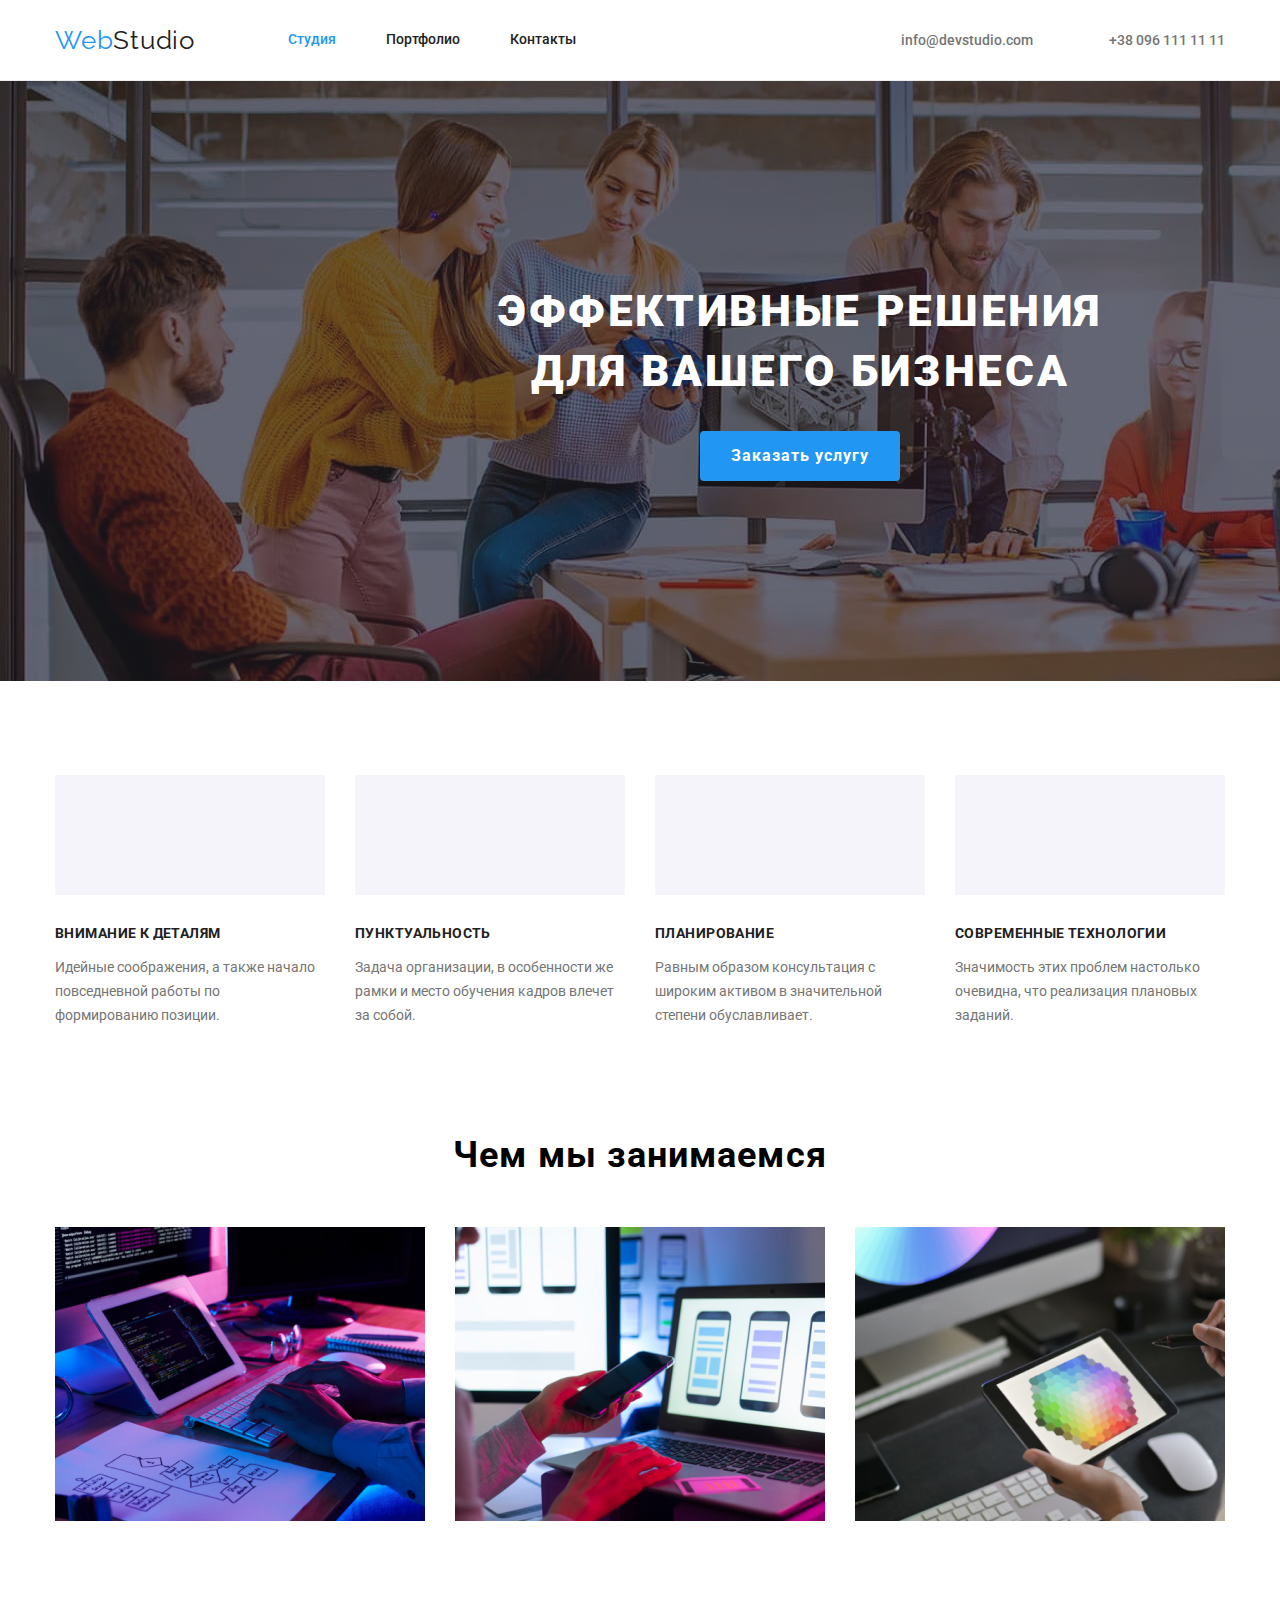
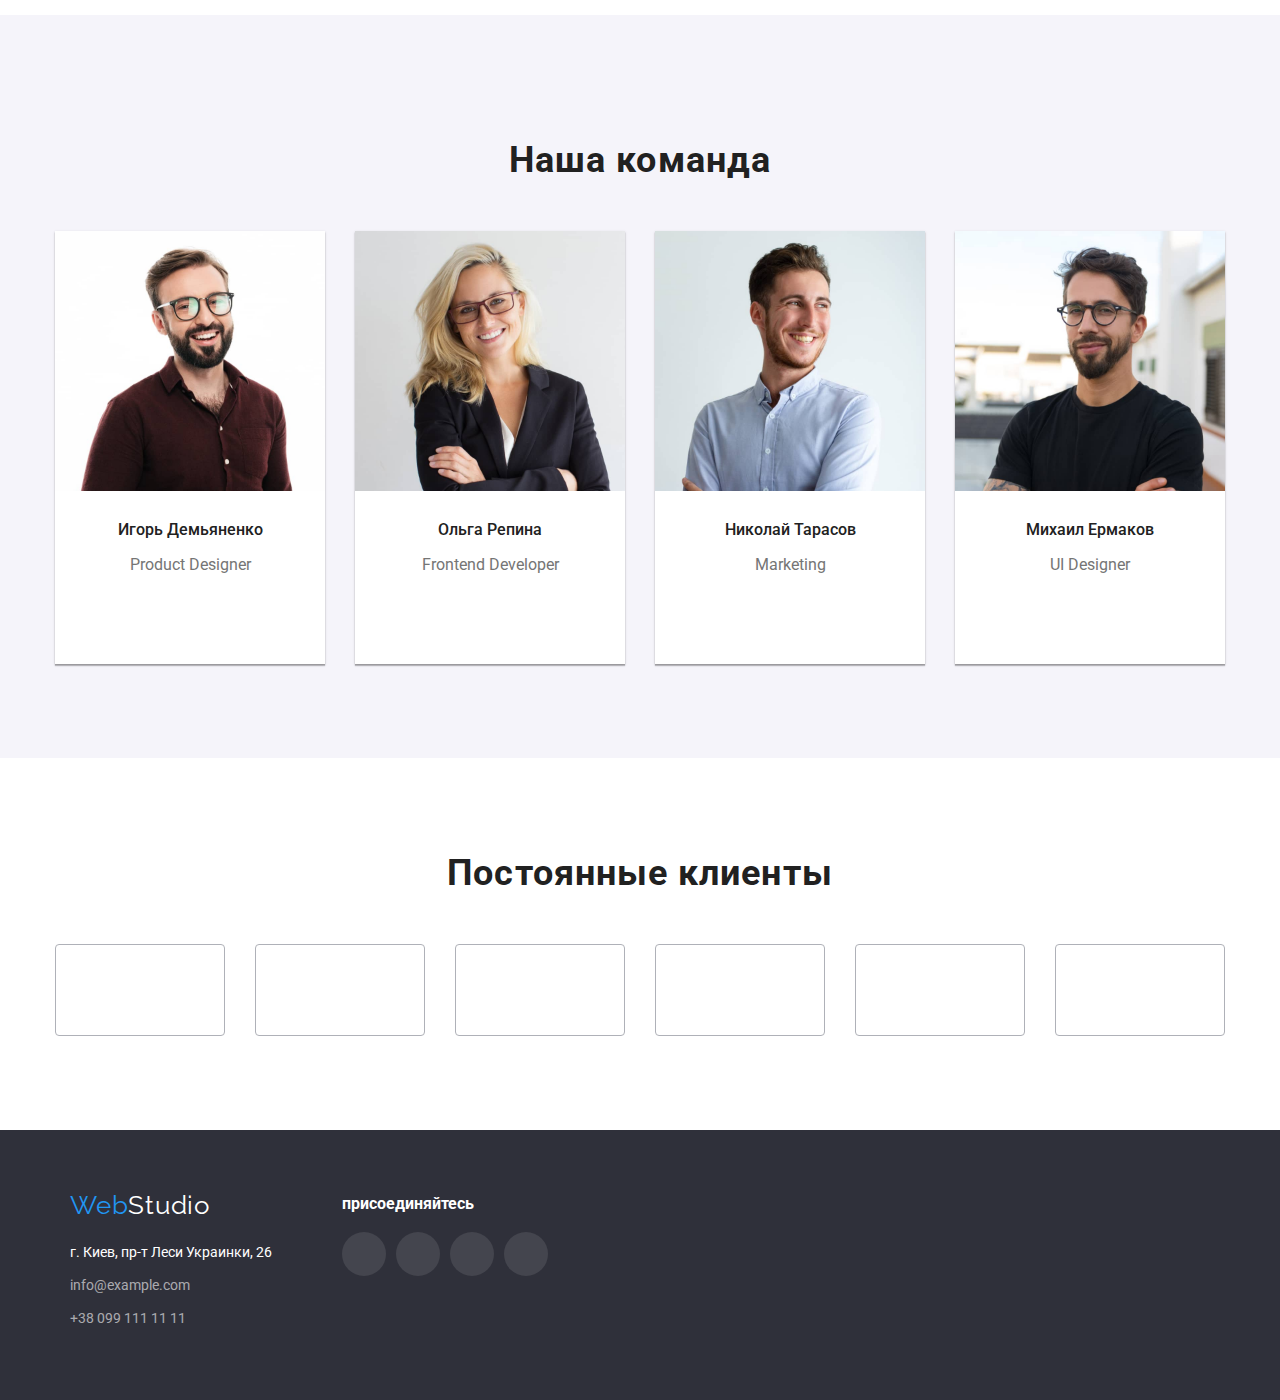
==== index.html @ dcdc0077 "dz_4" ====
<!DOCTYPE html>
<html lang="ru">

<head>
    <meta charset="UTF-8">
    <meta http-equiv="X-UA-Compatible" content="IE=edge">
    <meta name="viewport" content="width=device-width, initial-scale=1.0">
    <title>WebStudio</title>
    <link rel="preconnect" href="https://fonts.gstatic.com">
    <link href="https://fonts.googleapis.com/css2?family=Roboto:wght@400;500;700;900&display=swap" rel="stylesheet">

    <link rel="stylesheet" href="https://cdnjs.cloudflare.com/ajax/libs/modern-normalize/1.0.0/modern-normalize.css">
    <link rel="preconnect" href="https://fonts.gstatic.com">
    <link href="https://fonts.googleapis.com/css2?family=Raleway:wght@700&display=swap" rel="stylesheet">
    <link rel="stylesheet" href="./css/stile.css">
</head>

<body class="page">
    <header>
        <!--Навигация-->
        <div class="nav-container nav-page">
            <nav class="nav-page ">
                <a href="index.html" class="logo link"><span class="logo-web">Web</span>Studio</a>
                <ul class="site-nav list">
                    <li class="item"><a href="./index.html" class="nav-link link nav-link-akcent">Студия</a>
                    </li>
                    <li class="item"><a href="./Portfolio/Portfolio.html" class="nav-link link">Портфолио</a>
                    </li>
                    <li class="item"><a href="" class="nav-link link">Контакты</a></li>
                </ul>
            </nav>
            <ul class="nav-adres list">
                <li class="item"><a href="malito:info@devstudio.com" class="nav-adres-link link">
                        <svg class="svg-fone">
                            <use href="/home_work_4/imags/svg/sprite.svg#icon-envelope"></use>

                        </svg>info@devstudio.com
                    </a>
                </li>
                <li class="item"><a href="tel:+38 096 111 11 11" class="nav-adres-link link"><svg class="svg-fone">
                            <use href="/home_work_4/imags/svg/sprite.svg#icon-smartphone"></use>

                        </svg>+38 096 111 11 11</a>

                </li>
            </ul>
        </div>
    </header>

    <main>
        <!--Герой-->

        <section class="hiro-bk">
            <div class="container">
                <h1 class="hiro-title">Эффективные решения для вашего бизнеса</h1>
                <button class="hiro-button">Заказать услугу</button>
            </div>
        </section>

        <!--Наши технологии-->

        <section class="section-bg container">
            <ul class="section-icon ">
                <li class="section-icon-item">
                    <svg class="section-icons-svg">
                        <use href="/home_work_4/imags/svg/sprite.svg#icon-antenna"></use>
                    </svg>
                </li>
                <li class="section-icon-item">
                    <svg class="section-icons-svg">
                        <use href="/home_work_4/imags/svg/sprite.svg#icon-clock"></use>
                    </svg>

                </li>
                <li class="section-icon-item">
                    <svg class="section-icons-svg">
                        <use href="/home_work_4/imags/svg/sprite.svg#icon-diagram"></use>
                    </svg>

                </li>
                <li class="section-icon-item">
                    <svg class="section-icons-svg">
                        <use href="/home_work_4/imags/svg/sprite.svg#icon-astronaut"></use>
                    </svg>


                </li>
            </ul>
            <ul class="list section-tehnic">

                <li>
                    <h3 class="aboutus-title">Внимание к деталям</h3>
                    <p class="aboutus-text text">Идейные соображения, а также начало повседневной работы по
                        формированию
                        позиции.</p>
                </li>
                <li>
                    <h3 class="aboutus-title">Пунктуальность</h3>
                    <p class="aboutus-text text">Задача организации, в особенности же рамки и место обучения кадров
                        влечет за собой.
                    </p>
                </li>
                <li>
                    <h3 class="aboutus-title">Планирование</h3>
                    <p class="aboutus-text text">Равным образом консультация с широким активом в значительной
                        степени
                        обуславливает.
                    </p>
                </li>
                <li>
                    <h3 class="aboutus-title">Современные технологии</h3>
                    <p class="aboutus-text text">Значимость этих проблем настолько очевидна, что реализация плановых
                        заданий.</p>
                </li>
            </ul>
        </section>
        <!--Чем мы занимаемся-->
        <section class="wedoing-box">
            <h2 class="wedoing-title ">Чем мы занимаемся</h2>
            <ul class="list wedoing-container">
                <li class="wedoing-img"><img src="./imags/what-are-we-doing/img-1.jpg" width="370" height="294"
                        alt="Работа за планшетом с клавиатурой"></li>
                <li class="wedoing-img"><img src="./imags/what-are-we-doing/img-2.jpg" width="370" height="294"
                        alt="Работа за ноутбуком">
                </li>
                <li class="wedoing-img"><img src="./imags/what-are-we-doing/img-3.jpg" width="370" height="294"
                        alt="Рисование на планшете">
                </li>
            </ul>
        </section>

        </ul>
        </section>
        <!--Наша команда-->

        <section class="team-section ">
            <div class="team-container">
                <h2 class="team-title ">Наша команда</h2>
                <ul class="list team-img-box">
                    <li class="team-img"><img src="./imags/our-team/img-1.jpg" width="270" height="260"
                            alt="Михаил Ермаков">
                        <h3 class="team-name">Игорь Демьяненко</h3>
                        <p class="team-prof">Product Designer</p>
                        <ul class="team-icon list">
                            <li class="team-icon-item">
                                <a href="" class="team-icon-link">
                                    <svg class="team-icons-svg">
                                        <use href="/home_work_4/imags/svg/sprite.svg#icon-instagram"></use>
                                    </svg>
                                </a>
                            </li>
                            <li class="team-icon-item">
                                <a href="" class="team-icon-link">
                                    <svg class="team-icons-svg">
                                        <use href="/home_work_4/imags/svg/sprite.svg#icon-twitter"></use>
                                    </svg>
                                </a>
                            </li>
                            <li class="team-icon-item">
                                <a href="" class="team-icon-link">
                                    <svg class="team-icons-svg">
                                        <use href="/home_work_4/imags/svg/sprite.svg#icon-facebook"></use>
                                    </svg>
                                </a>
                            </li>
                            <li class="team-icon-item">
                                <a href="" class="team-icon-link">
                                    <svg class="team-icons-svg">
                                        <use href="/home_work_4/imags/svg/sprite.svg#icon-linkedin"></use>
                                    </svg>
                                </a>
                            </li>
                        </ul>
                    </li>
                    <li class="team-img"><img src="./imags/our-team/img-2.jpg" width="270" height="260"
                            alt="Ольга Репина">
                        <h3 class="team-name">Ольга Репина</h3>
                        <p class="team-prof">Frontend Developer</p>
                        <ul class="team-icon list">
                            <li class="team-icon-item">
                                <a href="" class="team-icon-link">
                                    <svg class="team-icons-svg">
                                        <use href="/home_work_4/imags/svg/sprite.svg#icon-instagram"></use>
                                    </svg>
                                </a>
                            </li>
                            <li class="team-icon-item">
                                <a href="" class="team-icon-link">
                                    <svg class="team-icons-svg">
                                        <use href="/home_work_4/imags/svg/sprite.svg#icon-twitter"></use>
                                    </svg>
                                </a>
                            </li>
                            <li class="team-icon-item">
                                <a href="" class="team-icon-link">
                                    <svg class="team-icons-svg">
                                        <use href="/home_work_4/imags/svg/sprite.svg#icon-facebook"></use>
                                    </svg>
                                </a>
                            </li>
                            <li class="team-icon-item">
                                <a href="" class="team-icon-link">
                                    <svg class="team-icons-svg">
                                        <use href="/home_work_4/imags/svg/sprite.svg#icon-linkedin"></use>
                                    </svg>
                                </a>
                            </li>
                        </ul>
                    </li>
                    <li class="team-img"><img src="./imags/our-team/img-3.jpg" width="270" height="260"
                            alt="Николай Тарасов">
                        <h3 class="team-name">Николай Тарасов</h3>
                        <p class="team-prof">Marketing</p>
                        <ul class="team-icon list">
                            <li class="team-icon-item">
                                <a href="" class="team-icon-link">
                                    <svg class="team-icons-svg">
                                        <use href="/home_work_4/imags/svg/sprite.svg#icon-instagram"></use>
                                    </svg>
                                </a>
                            </li>
                            <li class="team-icon-item">
                                <a href="" class="team-icon-link">
                                    <svg class="team-icons-svg">
                                        <use href="/home_work_4/imags/svg/sprite.svg#icon-twitter"></use>
                                    </svg>
                                </a>
                            </li>
                            <li class="team-icon-item">
                                <a href="" class="team-icon-link">
                                    <svg class="team-icons-svg">
                                        <use href="/home_work_4/imags/svg/sprite.svg#icon-facebook"></use>
                                    </svg>
                                </a>
                            </li>
                            <li class="team-icon-item">
                                <a href="" class="team-icon-link">
                                    <svg class="team-icons-svg">
                                        <use href="/home_work_4/imags/svg/sprite.svg#icon-linkedin"></use>
                                    </svg>
                                </a>
                            </li>
                        </ul>
                    </li>
                    <li class="team-img"><img src="./imags/our-team/img-4.jpg" width="270" height="260"
                            alt="Михаил Ермаков">
                        <h3 class="team-name">Михаил Ермаков</h3>
                        <p class="team-prof">UI Designer</p>
                        <ul class="team-icon list">
                            <li class="team-icon-item">
                                <a href="" class="team-icon-link">
                                    <svg class="team-icons-svg">
                                        <use href="/home_work_4/imags/svg/sprite.svg#icon-instagram"></use>
                                    </svg>
                                </a>
                            </li>
                            <li class="team-icon-item">
                                <a href="" class="team-icon-link">
                                    <svg class="team-icons-svg">
                                        <use href="/home_work_4/imags/svg/sprite.svg#icon-twitter"></use>
                                    </svg>
                                </a>
                            </li>
                            <li class="team-icon-item">
                                <a href="" class="team-icon-link">
                                    <svg class="team-icons-svg">
                                        <use href="/home_work_4/imags/svg/sprite.svg#icon-facebook"></use>
                                    </svg>
                                </a>
                            </li>
                            <li class="team-icon-item">
                                <a href="" class="team-icon-link">
                                    <svg class="team-icons-svg">
                                        <use href="/home_work_4/imags/svg/sprite.svg#icon-linkedin"></use>
                                    </svg>
                                </a>
                            </li>
                        </ul>
                    </li>
                </ul>
            </div>
        </section>
        <!--Постоянные клиенты-->
        <section class="client-box">
            <h2 class="client-title">Постоянные клиенты</h2>
            <ul class="list client-conteiner">
                <li class="client-item"><a href="" class="client-link "><svg class="client-svg">
                            <use href="/home_work_4/imags/svg/sprite.svg#icon-Logo-1"></use>
                        </svg></a></li>
                <li class="client-item"><a href="" class="client-link "><svg class="client-svg">
                            <use href="/home_work_4/imags/svg/sprite.svg#icon-Logo-2"></use>
                        </svg></a></li>
                <li class="client-item"><a href="" class="client-link "><svg class="client-svg">
                            <use href="/home_work_4/imags/svg/sprite.svg#icon-Logo-3"></use>
                        </svg></a></li>
                <li class="client-item"><a href="" class="client-link "><svg class="client-svg">
                            <use href="/home_work_4/imags/svg/sprite.svg#icon-Logo-4"></use>
                        </svg></a></li>
                <li class="client-item"><a href="" class="client-link "><svg class="client-svg">
                            <use href="/home_work_4/imags/svg/sprite.svg#icon-Logo-5"></use>
                        </svg></a></li>
                <li class="client-item"><a href="" class="client-link "><svg class="client-svg">
                            <use href="/home_work_4/imags/svg/sprite.svg#icon-Logo-6"></use>
                        </svg></a></li>
            </ul>
        </section>
    </main>
    <!--Футер-->
    <footer class="footer">
        <div class="footer-container">
            <address>
                <a href="index.html" class="logo link logo-footer"><span class="logo-web ">Web</span>Studio</a>
                <p class="footer-adres">г. Киев, пр-т Леси Украинки, 26</p>
                <ul class="list">
                    <li class="footer-link-margin"><a href="mailto:info@example.com"
                            class="footer-link link">info@example.com</a></li>
                    <li class="footer-link-margin"><a href="tel:+38 099 111 11 11" class="footer-link link">+38 099 111
                            11 11</a></li>
                </ul>
            </address>
            <div class="footer-social">
                <h2 class="footer-title">присоединяйтесь</h2>
                <ul class="footer-icon">
                    <li class="footer-icon-item">
                        <a href="" class="footer-icon-link">
                            <svg class="footer-icons-svg">
                                <use href="/home_work_4/imags/svg/sprite.svg#icon-instagram"></use>
                            </svg>
                        </a>
                    </li>
                    <li class="footer-icon-item">
                        <a href="" class="footer-icon-link">
                            <svg class="footer-icons-svg">
                                <use href="/home_work_4/imags/svg/sprite.svg#icon-twitter"></use>
                            </svg>
                        </a>
                    </li>
                    <li class="footer-icon-item">
                        <a href="" class="footer-icon-link">
                            <svg class="footer-icons-svg">
                                <use href="/home_work_4/imags/svg/sprite.svg#icon-facebook"></use>
                            </svg>
                        </a>
                    </li>
                    <li class="footer-icon-item">
                        <a href="" class="footer-icon-link">
                            <svg class="footer-icons-svg">
                                <use href="/home_work_4/imags/svg/sprite.svg#icon-linkedin"></use>
                            </svg>
                        </a>
                    </li>
                </ul>
            </div>
        </div>
</body>

</html>
---- css/stile.css ----
:root {
  --main-text-cl: #212121;
  --title-cl: #212121;
  --accent-cl: #2196f3;
  --alt-text-cl: #757575;
  --alt-title-cl: #ffffff;
  --dark-bg: #2f303a;
  --second-bg: #f5f4fa;
}

a {
  list-style: none;
}

img {
  display: block;
  max-width: 100%;
  height: auto;
}
body {
  font-family: "Roboto", sans-serif;
  font-style: normal;
  font-weight: normal;
  font-size: 14px;
  line-height: 1.7;
  background-color: var(--alt-title-cl);
}
/*Навигация*/
header {
  border-bottom: 1px solid #ececec;
}
.list {
  padding: 0;
  margin: 0;
  list-style: none;
}
.nav-container {
  width: 1170px;
  margin: 0 auto;
}
.container {
  width: 1170px;
  margin: 0 auto;
}
.container_Flex {
  display: flex;
  align-items: center;
}
.nav-page {
  display: flex;
  align-items: center;
}

.site-nav {
  display: flex;
  margin-left: 93px;
}
.nav-link.nav-link-akcent {
  color: var(--accent-cl);
}
.site-nav .item {
  margin-right: 50px;
}
.site-nav .item:last-child {
  margin-right: 0px;
}

.link {
  text-decoration: none;
  font-style: normal;
}
.logo {
  font-family: Raleway;
  color: var(--title-cl);
  width: 700;
  font-size: 26px;
  line-height: 1.19;
  letter-spacing: 0.03em;
}
.logo > .logo-web {
  color: var(--accent-cl);
}
.nav-link {
  display: block;
  padding-top: 32px;
  padding-bottom: 32px;

  font-weight: 500;
  font-size: 14px;
  line-height: 1.14;
  color: var(--main-text-cl);
}
.nav-link:hover {
  color: var(--accent-cl);
}
.nav-adres {
  display: flex;
  margin-left: auto;
}
.nav-adres .item + .item {
  margin-left: 50px;
}
.svg-fone {
  display: flex;
  flex-direction: column;
  justify-content: center;
  margin-right: 10px;
  fill: currentColor;
  width: 16px;
  height: 16px;
}
.nav-adres-link {
  display: flex;
  padding-top: 32px;
  padding-bottom: 32px;
  font-family: Roboto;
  font-style: normal;
  font-weight: 500;
  font-size: 14px;
  line-height: 1.15;

  color: var(--alt-text-cl);
}
.nav-adres-link:hover {
  color: var(--accent-cl);
}

/*Герой*/

.hiro-bk {
  background-image: linear-gradient(
      rgba(47, 48, 58, 0.4),
      rgba(47, 48, 58, 0.4)
    ),
    url(../imags/fons-hiro/hero-bg.jpg);
  background-repeat: no-repeat;

  width: 1600px;
  margin-right: auto;
  margin-left: auto;
}
.hiro-bk .container {
  display: flex;
  flex-direction: column;
  justify-content: center;
}

.hiro-title {
  display: block;
  width: 696px;
  height: 120px;
  margin-top: 200px;
  margin-bottom: 30px;
  margin-left: auto;
  margin-right: auto;

  font-weight: 900;
  font-size: 44px;
  line-height: 60px;
  text-align: center;
  letter-spacing: 0.06em;
  text-transform: uppercase;
  color: var(--alt-title-cl);
}

.hiro-button {
  display: block;
  margin-bottom: 200px;
  margin-right: auto;
  margin-left: auto;
  width: 200px;
  height: 50px;
  border: none;
  border-radius: 4px;
  font-style: normal;
  font-weight: bold;
  font-size: 16px;
  line-height: 1.87;
  text-align: center;
  letter-spacing: 0.06em;
  color: var(--alt-title-cl);
  background-color: var(--accent-cl);
}

/*Технологии*/
.section-bg {
  background-color: var(--alt-title-cl);
}
.section-tehnic {
  display: flex;
  margin-top: 0px;
  margin-bottom: 94px;
}
.section-tehnic li {
  width: 270px;
  margin-right: 30px;
}
.section-tehnic li:last-child {
  margin-right: 0px;
}
.section-icons-svg {
  width: 70px;
  height: 70px;
}
.section-icon {
  list-style: none;
  display: flex;
  margin-top: 94px;
  margin-bottom: 0px;
  padding: 0px;
}
.section-icon-item {
  margin-right: 30px;
  display: flex;
  justify-content: center;
  align-items: center;
  width: 270px;
  height: 120px;
  background-color: var(--second-bg);
}
.section-icon-item:last-child {
  margin-right: 0px;
}
.aboutus-title {
  margin-top: 30px;

  font-weight: bold;
  font-size: 14px;
  line-height: 16px;
  letter-spacing: 0.03em;
  text-transform: uppercase;
  color: var(--title-cl);
}
.aboutus-text {
  margin-top: 10px;
  font-size: 14px;
  line-height: 24px;
  color: var(--alt-text-cl);
}

/*Чем мы занимаемся*/
.wedoing-box {
  width: 1170px;
  margin: 0 auto;

  padding-bottom: 94px;
}
.wedoing-title {
  display: block;
  margin-bottom: 50px;
  margin-top: 0px;

  weight: 700;
  font-weight: bold;
  font-size: 36px;
  line-height: 1.16;
  text-align: center;
  letter-spacing: 0.03em;
}
.wedoing-container {
  display: flex;
  align-items: center;
}
.wedoing-img {
  width: auto;
  height: auto;
  display: flex;
  margin-right: 30px;
}
.wedoing-img:last-child {
  margin-right: 0px;
}
/*Наша команда */
.team-section {
  background-color: var(--second-bg);
}
.team-container {
  width: 1170px;
  margin: 0 auto;

  padding-top: 94px;
  padding-bottom: 94px;
  background-color: var(--second-bg);
}
.team-title {
  display: block;
  margin-right: auto;
  margin-left: auto;
  margin-bottom: 50px;

  font-weight: bold;
  font-size: 36px;
  line-height: 42px;
  text-align: center;
  letter-spacing: 0.03em;
  color: var(--title-cl);
}
.team-img {
  width: 270px;
  height: auto;
  margin-right: 30px;
  box-shadow: 0px 1px 3px rgb(0 0 0 / 12%), 0px 1px 1px rgb(0 0 0 / 14%),
    0px 2px 1px rgb(0 0 0 / 20%);
  background-color: var(--alt-title-cl);
}
.team-img:last-child {
  margin-right: 0px;
}
.team-img-box {
  display: flex;
}
.team-icon {
  display: flex;
  margin-left: 30px;
  margin-right: 30px;
  margin-bottom: 30px;
}

.team-icon-link {
  display: flex;
  align-items: center;
  justify-content: center;
  width: 44px;
  height: 44px;
  border-radius: 50%;
  fill: rgba(175, 177, 184, 1);
  background-color: var(--alt-title-cl);
}
.team-icons-svg {
  width: 20px;
  height: 20px;
}

.team-icon-link:hover {
  fill: var(--alt-title-cl);
  background-color: var(--accent-cl);
}
.team-icon-item:not(:last-child) {
  margin-right: 10px;
}

.team-name {
  margin-top: 30px;

  font-weight: 500;
  font-size: 16px;
  line-height: 1.18;
  text-align: center;
  color: var(--main-text-cl);
}
.team-prof {
  margin-top: 10px;
  font-weight: normal;
  font-size: 16px;
  line-height: 1.18;
  text-align: center;
  color: var(--alt-text-cl);
}
/*Постоянные клиенты*/

.client-box {
  width: 1170px;
  margin: 0 auto;
}
.client-title {
  display: block;
  margin-right: auto;
  margin-left: auto;
  margin-top: 94px;
  margin-bottom: 50px;

  font-weight: bold;
  font-size: 36px;
  line-height: 42px;
  text-align: center;
  letter-spacing: 0.03em;
  color: var(--title-cl);
}
.client-conteiner {
  display: flex;
  margin-bottom: 94px;
}
.client-item {
}
.client-item:not(:last-child) {
  margin-right: 30px;
}
.client-link {
  display: flex;
  align-items: center;
  justify-content: center;
  width: 170px;
  height: 92px;
  padding: 16px 32px 16px 32px;
  border: 1px solid #afb1b8;
  border-radius: 4px;
  color: #afb1b8;
}
.client-svg {
  width: 106px;
  height: 60px;
  fill: currentColor;
}
.client-link:hover {
  color: #2196f3;
  border: 1px solid #2196f3;
}

/*Футер*/
.footer {
  background-color: var(--dark-bg);
}

.footer-container {
  width: 1170px;
  margin: 0 auto;
  padding: 0 15px;
  display: flex;
}
.footer-bk {
  background-color: var(--dark-bg);
}
.logo-footer {
  display: block;
  padding-top: 60px;
  padding-bottom: 20px;
  color: var(--alt-title-cl);
}
.footer-adres {
  display: block;
  margin-top: 0px;
  margin-bottom: 9px;
  font-style: normal;
  font-size: 14px;
  color: var(--alt-title-cl);
}
.footer-link {
  color: rgba(255, 255, 255, 0.6);
}
.footer-link-margin {
  margin-bottom: 9px;
}
.footer-link-margin:last-child {
  padding-bottom: 60px;
}
.footer-social {
  margin-top: 60px;
  margin-left: 70px;
}
.footer-title {
  display: block;
  font-weight: bold;
  font-size: 16px;
  margin: 0;
  color: var(--alt-title-cl);
}
.footer-icon {
  width: auto;
  height: auto;
  padding: 0;
  list-style: none;
  display: inline-flex;
}

.footer-icon-link {
  display: flex;
  align-items: center;
  justify-content: center;
  width: 44px;
  height: 44px;
  border-radius: 50%;

  background-color: rgba(68, 69, 78, 1);
}
.footer-icon-item:not(:last-child) {
  margin-right: 10px;
}
.footer-icons-svg {
  width: 20px;
  height: 20px;
  fill: var(--alt-title-cl);
}
.footer-icon-link:hover {
  background-color: var(--accent-cl);
}
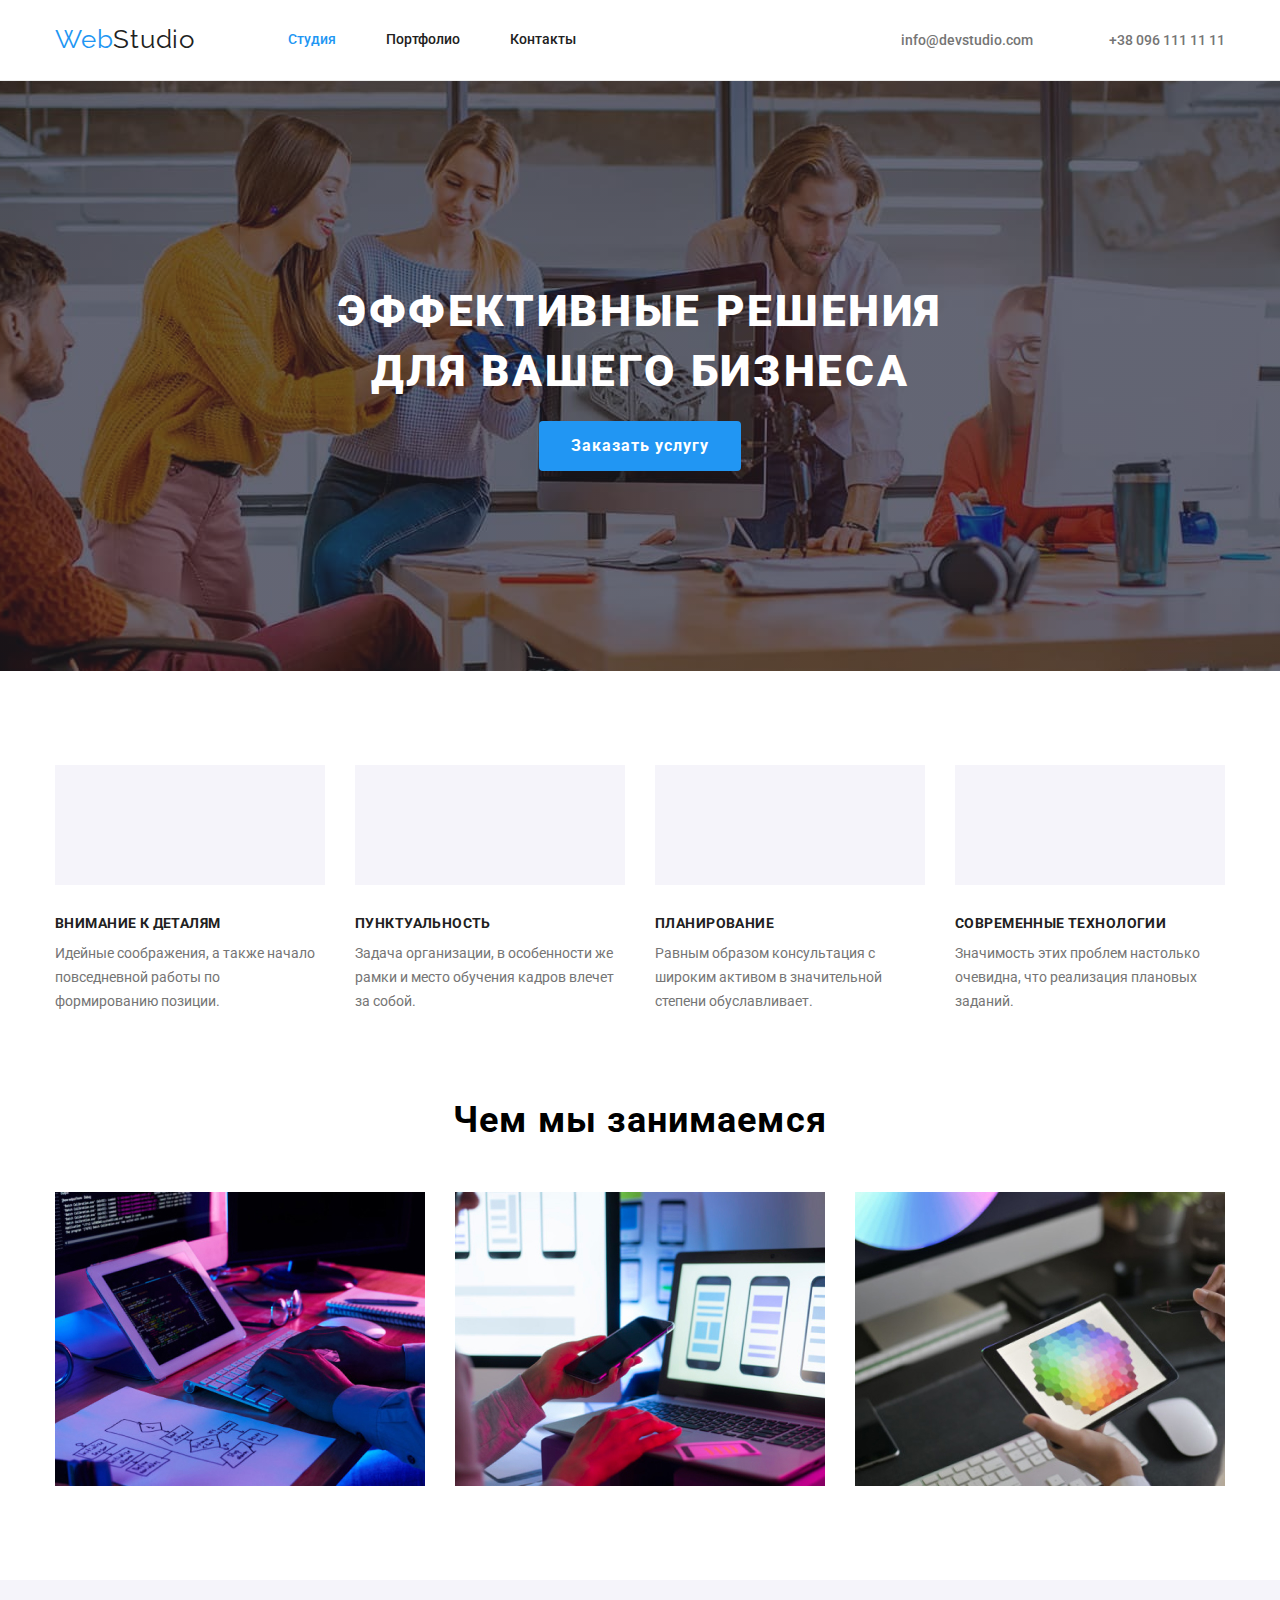
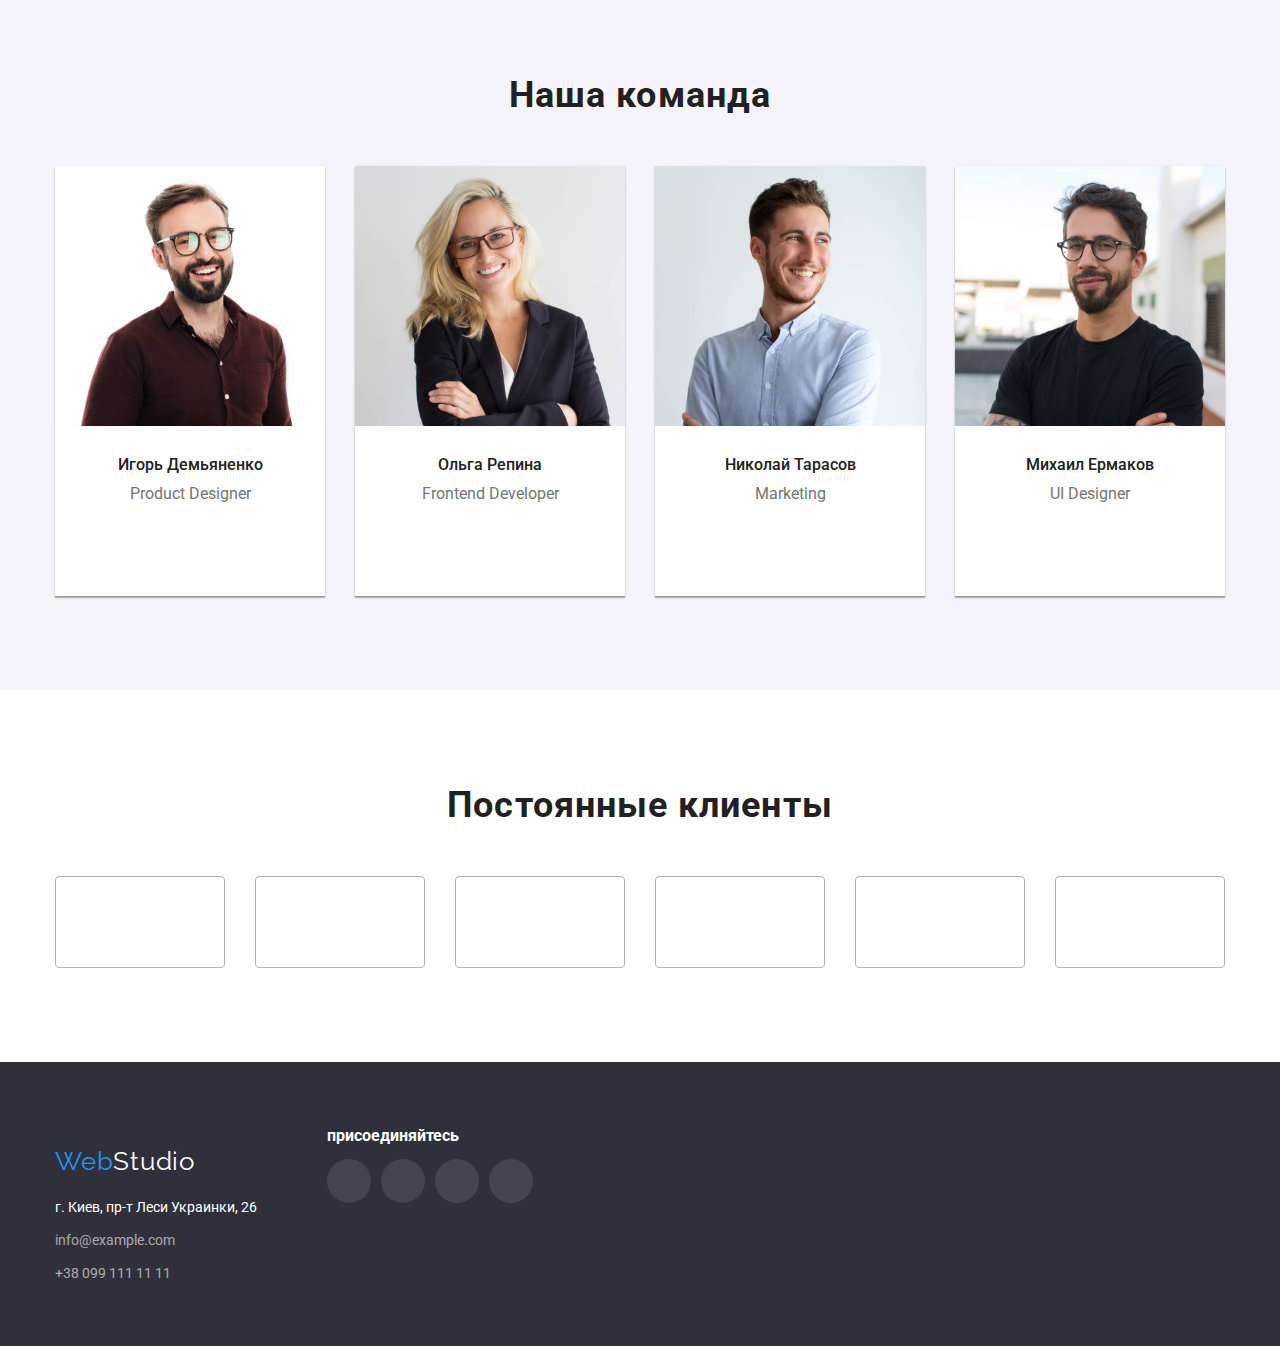
==== commit 1936996e: "dz_4" ====
--- a/index.html
+++ b/index.html
@@ -15,7 +15,7 @@
     <link rel="stylesheet" href="./css/stile.css">
 </head>
 
-<body class="page">
+<body>
     <header>
         <!--Навигация-->
         <div class="nav-container nav-page">
@@ -51,82 +51,72 @@
         <!--Герой-->
 
         <section class="hiro-bk">
-            <div class="container">
-                <h1 class="hiro-title">Эффективные решения для вашего бизнеса</h1>
-                <button class="hiro-button">Заказать услугу</button>
+            <div class="hiro-container"></div>
+            <h1 class="hiro-title">Эффективные решения для вашего бизнеса</h1>
+            <button class="hiro-button">Заказать услугу</button>
             </div>
         </section>
 
         <!--Наши технологии-->
 
-        <section class="section-bg container">
-            <ul class="section-icon ">
-                <li class="section-icon-item">
-                    <svg class="section-icons-svg">
-                        <use href="/home_work_4/imags/svg/sprite.svg#icon-antenna"></use>
-                    </svg>
-                </li>
-                <li class="section-icon-item">
-                    <svg class="section-icons-svg">
-                        <use href="/home_work_4/imags/svg/sprite.svg#icon-clock"></use>
-                    </svg>
-
-                </li>
-                <li class="section-icon-item">
-                    <svg class="section-icons-svg">
-                        <use href="/home_work_4/imags/svg/sprite.svg#icon-diagram"></use>
-                    </svg>
-
-                </li>
-                <li class="section-icon-item">
-                    <svg class="section-icons-svg">
-                        <use href="/home_work_4/imags/svg/sprite.svg#icon-astronaut"></use>
-                    </svg>
-
-
-                </li>
-            </ul>
-            <ul class="list section-tehnic">
-
-                <li>
-                    <h3 class="aboutus-title">Внимание к деталям</h3>
-                    <p class="aboutus-text text">Идейные соображения, а также начало повседневной работы по
-                        формированию
-                        позиции.</p>
-                </li>
-                <li>
-                    <h3 class="aboutus-title">Пунктуальность</h3>
-                    <p class="aboutus-text text">Задача организации, в особенности же рамки и место обучения кадров
-                        влечет за собой.
-                    </p>
-                </li>
-                <li>
-                    <h3 class="aboutus-title">Планирование</h3>
-                    <p class="aboutus-text text">Равным образом консультация с широким активом в значительной
-                        степени
-                        обуславливает.
-                    </p>
-                </li>
-                <li>
-                    <h3 class="aboutus-title">Современные технологии</h3>
-                    <p class="aboutus-text text">Значимость этих проблем настолько очевидна, что реализация плановых
-                        заданий.</p>
-                </li>
-            </ul>
+        <section class="section-about">
+            <div class="about-conteiner">
+                <ul class="list section-tehnic">
+                    <li class="about-item">
+                        <div class="svg-conteiner"><svg class="about-svg">
+                                <use href="/home_work_4/imags/svg/sprite.svg#icon-antenna"></use>
+                            </svg></div>
+                        <h3 class="about-title">Внимание к деталям</h3>
+                        <p class="aboutus-text text">Идейные соображения, а также начало повседневной работы по
+                            формированию
+                            позиции.</p>
+                    </li>
+                    <li class="about-item">
+                        <div class="svg-conteiner"><svg class="about-svg">
+                                <use href="/home_work_4/imags/svg/sprite.svg#icon-clock"></use>
+                            </svg></div>
+                        <h3 class="about-title">Пунктуальность</h3>
+                        <p class="aboutus-text text">Задача организации, в особенности же рамки и место обучения кадров
+                            влечет за собой.
+                        </p>
+                    </li>
+                    <li class="about-item">
+                        <div class="svg-conteiner"><svg class="about-svg">
+                                <use href="/home_work_4/imags/svg/sprite.svg#icon-diagram"></use>
+                            </svg></div>
+                        <h3 class="about-title">Планирование</h3>
+                        <p class="aboutus-text text">Равным образом консультация с широким активом в значительной
+                            степени
+                            обуславливает.
+                        </p>
+                    </li>
+                    <li class="about-item">
+                        <div class="svg-conteiner"><svg class="about-svg">
+                                <use href="/home_work_4/imags/svg/sprite.svg#icon-astronaut"></use>
+                            </svg></div>
+
+                        <h3 class="about-title">Современные технологии</h3>
+                        <p class="aboutus-text text">Значимость этих проблем настолько очевидна, что реализация плановых
+                            заданий.</p>
+                    </li>
+                </ul>
+            </div>
         </section>
         <!--Чем мы занимаемся-->
-        <section class="wedoing-box">
-            <h2 class="wedoing-title ">Чем мы занимаемся</h2>
-            <ul class="list wedoing-container">
-                <li class="wedoing-img"><img src="./imags/what-are-we-doing/img-1.jpg" width="370" height="294"
-                        alt="Работа за планшетом с клавиатурой"></li>
-                <li class="wedoing-img"><img src="./imags/what-are-we-doing/img-2.jpg" width="370" height="294"
-                        alt="Работа за ноутбуком">
-                </li>
-                <li class="wedoing-img"><img src="./imags/what-are-we-doing/img-3.jpg" width="370" height="294"
-                        alt="Рисование на планшете">
-                </li>
-            </ul>
+        <section>
+            <div class="wedoing-conteiner">
+                <h2 class="wedoing-title ">Чем мы занимаемся</h2>
+                <ul class="list wedoing-list">
+                    <li class="wedoing-img"><img src="./imags/what-are-we-doing/img-1.jpg" width="370" height="294"
+                            alt="Работа за планшетом с клавиатурой"></li>
+                    <li class="wedoing-img"><img src="./imags/what-are-we-doing/img-2.jpg" width="370" height="294"
+                            alt="Работа за ноутбуком">
+                    </li>
+                    <li class="wedoing-img"><img src="./imags/what-are-we-doing/img-3.jpg" width="370" height="294"
+                            alt="Рисование на планшете">
+                    </li>
+                </ul>
+            </div>
         </section>
 
         </ul>
@@ -281,76 +271,84 @@
             </div>
         </section>
         <!--Постоянные клиенты-->
-        <section class="client-box">
-            <h2 class="client-title">Постоянные клиенты</h2>
-            <ul class="list client-conteiner">
-                <li class="client-item"><a href="" class="client-link "><svg class="client-svg">
-                            <use href="/home_work_4/imags/svg/sprite.svg#icon-Logo-1"></use>
-                        </svg></a></li>
-                <li class="client-item"><a href="" class="client-link "><svg class="client-svg">
-                            <use href="/home_work_4/imags/svg/sprite.svg#icon-Logo-2"></use>
-                        </svg></a></li>
-                <li class="client-item"><a href="" class="client-link "><svg class="client-svg">
-                            <use href="/home_work_4/imags/svg/sprite.svg#icon-Logo-3"></use>
-                        </svg></a></li>
-                <li class="client-item"><a href="" class="client-link "><svg class="client-svg">
-                            <use href="/home_work_4/imags/svg/sprite.svg#icon-Logo-4"></use>
-                        </svg></a></li>
-                <li class="client-item"><a href="" class="client-link "><svg class="client-svg">
-                            <use href="/home_work_4/imags/svg/sprite.svg#icon-Logo-5"></use>
-                        </svg></a></li>
-                <li class="client-item"><a href="" class="client-link "><svg class="client-svg">
-                            <use href="/home_work_4/imags/svg/sprite.svg#icon-Logo-6"></use>
-                        </svg></a></li>
-            </ul>
+        <section class="">
+            <div class="client-box">
+                <h2 class="client-title">Постоянные клиенты</h2>
+                <ul class="list client-conteiner">
+                    <li class="client-item"><a href="" class="client-link "><svg class="client-svg">
+                                <use href="/home_work_4/imags/svg/sprite.svg#icon-Logo-1"></use>
+                            </svg></a></li>
+                    <li class="client-item"><a href="" class="client-link "><svg class="client-svg">
+                                <use href="/home_work_4/imags/svg/sprite.svg#icon-Logo-2"></use>
+                            </svg></a></li>
+                    <li class="client-item"><a href="" class="client-link "><svg class="client-svg">
+                                <use href="/home_work_4/imags/svg/sprite.svg#icon-Logo-3"></use>
+                            </svg></a></li>
+                    <li class="client-item"><a href="" class="client-link "><svg class="client-svg">
+                                <use href="/home_work_4/imags/svg/sprite.svg#icon-Logo-4"></use>
+                            </svg></a></li>
+                    <li class="client-item"><a href="" class="client-link "><svg class="client-svg">
+                                <use href="/home_work_4/imags/svg/sprite.svg#icon-Logo-5"></use>
+                            </svg></a></li>
+                    <li class="client-item"><a href="" class="client-link "><svg class="client-svg">
+                                <use href="/home_work_4/imags/svg/sprite.svg#icon-Logo-6"></use>
+                            </svg></a></li>
+                </ul>
+            </div>
         </section>
     </main>
     <!--Футер-->
-    <footer class="footer">
+    <footer>
         <div class="footer-container">
-            <address>
-                <a href="index.html" class="logo link logo-footer"><span class="logo-web ">Web</span>Studio</a>
-                <p class="footer-adres">г. Киев, пр-т Леси Украинки, 26</p>
-                <ul class="list">
-                    <li class="footer-link-margin"><a href="mailto:info@example.com"
-                            class="footer-link link">info@example.com</a></li>
-                    <li class="footer-link-margin"><a href="tel:+38 099 111 11 11" class="footer-link link">+38 099 111
-                            11 11</a></li>
-                </ul>
-            </address>
-            <div class="footer-social">
-                <h2 class="footer-title">присоединяйтесь</h2>
-                <ul class="footer-icon">
-                    <li class="footer-icon-item">
-                        <a href="" class="footer-icon-link">
-                            <svg class="footer-icons-svg">
-                                <use href="/home_work_4/imags/svg/sprite.svg#icon-instagram"></use>
-                            </svg>
-                        </a>
-                    </li>
-                    <li class="footer-icon-item">
-                        <a href="" class="footer-icon-link">
-                            <svg class="footer-icons-svg">
-                                <use href="/home_work_4/imags/svg/sprite.svg#icon-twitter"></use>
-                            </svg>
-                        </a>
-                    </li>
-                    <li class="footer-icon-item">
-                        <a href="" class="footer-icon-link">
-                            <svg class="footer-icons-svg">
-                                <use href="/home_work_4/imags/svg/sprite.svg#icon-facebook"></use>
-                            </svg>
-                        </a>
-                    </li>
-                    <li class="footer-icon-item">
-                        <a href="" class="footer-icon-link">
-                            <svg class="footer-icons-svg">
-                                <use href="/home_work_4/imags/svg/sprite.svg#icon-linkedin"></use>
-                            </svg>
-                        </a>
-                    </li>
-                </ul>
-            </div>
+            <ul class="list footer-box">
+                <li>
+                    <address class="footer-adres-item">
+                        <a href="index.html" class="logo link logo-footer"><span class="logo-web ">Web</span>Studio</a>
+                        <p class="footer-adres">г. Киев, пр-т Леси Украинки, 26</p>
+                        <ul class="list ">
+                            <li class="footer-item"><a href="mailto:info@example.com"
+                                    class="footer-link link">info@example.com</a></li>
+                            <li class="footer-item"><a href="tel:+38 099 111 11 11" class="footer-link link">+38 099 111
+                                    11 11</a></li>
+                        </ul>
+                    </address>
+                </li>
+                <li>
+                    <div class="footer-social">
+                        <h2 class="footer-title">присоединяйтесь</h2>
+                        <ul class="footer-icon">
+                            <li class="footer-icon-item">
+                                <a href="" class="footer-icon-link">
+                                    <svg class="footer-icons-svg">
+                                        <use href="/home_work_4/imags/svg/sprite.svg#icon-instagram"></use>
+                                    </svg>
+                                </a>
+                            </li>
+                            <li class="footer-icon-item">
+                                <a href="" class="footer-icon-link">
+                                    <svg class="footer-icons-svg">
+                                        <use href="/home_work_4/imags/svg/sprite.svg#icon-twitter"></use>
+                                    </svg>
+                                </a>
+                            </li>
+                            <li class="footer-icon-item">
+                                <a href="" class="footer-icon-link">
+                                    <svg class="footer-icons-svg">
+                                        <use href="/home_work_4/imags/svg/sprite.svg#icon-facebook"></use>
+                                    </svg>
+                                </a>
+                            </li>
+                            <li class="footer-icon-item">
+                                <a href="" class="footer-icon-link">
+                                    <svg class="footer-icons-svg">
+                                        <use href="/home_work_4/imags/svg/sprite.svg#icon-linkedin"></use>
+                                    </svg>
+                                </a>
+                            </li>
+                        </ul>
+                    </div>
+                </li>
+            </ul>
         </div>
 </body>
 
--- a/css/stile.css
+++ b/css/stile.css
@@ -11,7 +11,10 @@
 a {
   list-style: none;
 }
-
+h1,
+h2 {
+  margin: 0;
+}
 img {
   display: block;
   max-width: 100%;
@@ -35,13 +38,12 @@
   list-style: none;
 }
 .nav-container {
-  width: 1170px;
-  margin: 0 auto;
-}
-.container {
-  width: 1170px;
-  margin: 0 auto;
-}
+  width: 1200px;
+  margin: 0 auto;
+  padding-left: 15px;
+  padding-right: 15px;
+}
+
 .container_Flex {
   display: flex;
   align-items: center;
@@ -70,6 +72,8 @@
   font-style: normal;
 }
 .logo {
+  padding-top: 24px;
+  padding-bottom: 25px;
   font-family: Raleway;
   color: var(--title-cl);
   width: 700;
@@ -134,23 +138,22 @@
     ),
     url(../imags/fons-hiro/hero-bg.jpg);
   background-repeat: no-repeat;
-
-  width: 1600px;
-  margin-right: auto;
-  margin-left: auto;
-}
-.hiro-bk .container {
-  display: flex;
-  flex-direction: column;
-  justify-content: center;
+  background-position: 50% 50%;
+  padding-top: 200px;
+  padding-bottom: 200px;
+}
+.hiro-container {
+  width: 1200px;
+  margin: 0 auto;
+  padding-left: 15px;
+  padding-right: 15px;
 }
 
 .hiro-title {
   display: block;
   width: 696px;
-  height: 120px;
-  margin-top: 200px;
-  margin-bottom: 30px;
+  height: 140px;
+  padding-bottom: 30px;
   margin-left: auto;
   margin-right: auto;
 
@@ -165,11 +168,9 @@
 
 .hiro-button {
   display: block;
-  margin-bottom: 200px;
   margin-right: auto;
   margin-left: auto;
-  width: 200px;
-  height: 50px;
+  padding: 10px 32px 10px 32px;
   border: none;
   border-radius: 4px;
   font-style: normal;
@@ -183,47 +184,37 @@
 }
 
 /*Технологии*/
-.section-bg {
-  background-color: var(--alt-title-cl);
+.about-conteiner {
+  width: 1200px;
+  margin: 0 auto;
+  padding-left: 15px;
+  padding-right: 15px;
+}
+.section-about {
 }
 .section-tehnic {
   display: flex;
-  margin-top: 0px;
-  margin-bottom: 94px;
-}
-.section-tehnic li {
-  width: 270px;
-  margin-right: 30px;
-}
-.section-tehnic li:last-child {
-  margin-right: 0px;
-}
-.section-icons-svg {
+  padding-top: 94px;
+  padding-bottom: 94px;
+}
+
+.about-svg {
   width: 70px;
   height: 70px;
 }
-.section-icon {
-  list-style: none;
-  display: flex;
-  margin-top: 94px;
-  margin-bottom: 0px;
-  padding: 0px;
-}
-.section-icon-item {
-  margin-right: 30px;
-  display: flex;
+
+.svg-conteiner {
+  display: flex;
+  align-items: center;
   justify-content: center;
-  align-items: center;
   width: 270px;
   height: 120px;
   background-color: var(--second-bg);
 }
-.section-icon-item:last-child {
-  margin-right: 0px;
-}
-.aboutus-title {
-  margin-top: 30px;
-
+.about-title {
+  display: block;
+  padding-top: 30px;
+  margin: 0px;
   font-weight: bold;
   font-size: 14px;
   line-height: 16px;
@@ -231,24 +222,30 @@
   text-transform: uppercase;
   color: var(--title-cl);
 }
+.about-item:not(:last-child) {
+  padding-right: 30px;
+}
 .aboutus-text {
-  margin-top: 10px;
+  margin: 0px;
+  padding-top: 10px;
+  width: 270px;
+  height: 75px;
   font-size: 14px;
   line-height: 24px;
   color: var(--alt-text-cl);
 }
 
 /*Чем мы занимаемся*/
-.wedoing-box {
-  width: 1170px;
-  margin: 0 auto;
-
-  padding-bottom: 94px;
+
+.wedoing-conteiner {
+  width: 1200px;
+  margin: 0 auto;
+  padding-left: 15px;
+  padding-right: 15px;
 }
 .wedoing-title {
   display: block;
-  margin-bottom: 50px;
-  margin-top: 0px;
+  padding-bottom: 50px;
 
   weight: 700;
   font-weight: bold;
@@ -257,36 +254,35 @@
   text-align: center;
   letter-spacing: 0.03em;
 }
-.wedoing-container {
-  display: flex;
-  align-items: center;
+.wedoing-list {
+  display: flex;
+  padding-bottom: 94px;
 }
 .wedoing-img {
   width: auto;
   height: auto;
   display: flex;
-  margin-right: 30px;
+  padding-right: 30px;
 }
 .wedoing-img:last-child {
-  margin-right: 0px;
+  padding-right: 0px;
 }
 /*Наша команда */
+
 .team-section {
   background-color: var(--second-bg);
 }
 .team-container {
-  width: 1170px;
-  margin: 0 auto;
-
-  padding-top: 94px;
-  padding-bottom: 94px;
-  background-color: var(--second-bg);
+  width: 1200px;
+  margin: 0 auto;
+  padding-left: 15px;
+  padding-right: 15px;
 }
 .team-title {
   display: block;
   margin-right: auto;
   margin-left: auto;
-  margin-bottom: 50px;
+  padding-top: 94px;
 
   font-weight: bold;
   font-size: 36px;
@@ -308,12 +304,13 @@
 }
 .team-img-box {
   display: flex;
+  padding-top: 50px;
+  padding-bottom: 94px;
 }
 .team-icon {
   display: flex;
-  margin-left: 30px;
-  margin-right: 30px;
-  margin-bottom: 30px;
+
+  padding: 16px 30px 32px;
 }
 
 .team-icon-link {
@@ -340,7 +337,8 @@
 }
 
 .team-name {
-  margin-top: 30px;
+  margin: 0px;
+  padding-top: 30px;
 
   font-weight: 500;
   font-size: 16px;
@@ -349,7 +347,8 @@
   color: var(--main-text-cl);
 }
 .team-prof {
-  margin-top: 10px;
+  margin: 0px;
+  padding-top: 10px;
   font-weight: normal;
   font-size: 16px;
   line-height: 1.18;
@@ -359,16 +358,17 @@
 /*Постоянные клиенты*/
 
 .client-box {
-  width: 1170px;
-  margin: 0 auto;
+  width: 1200px;
+  margin: 0 auto;
+  padding-left: 15px;
+  padding-right: 15px;
 }
 .client-title {
   display: block;
   margin-right: auto;
   margin-left: auto;
-  margin-top: 94px;
-  margin-bottom: 50px;
-
+  padding-top: 94px;
+  padding-bottom: 50px;
   font-weight: bold;
   font-size: 36px;
   line-height: 42px;
@@ -378,9 +378,7 @@
 }
 .client-conteiner {
   display: flex;
-  margin-bottom: 94px;
-}
-.client-item {
+  padding-bottom: 94px;
 }
 .client-item:not(:last-child) {
   margin-right: 30px;
@@ -407,45 +405,42 @@
 }
 
 /*Футер*/
-.footer {
+footer {
   background-color: var(--dark-bg);
 }
 
 .footer-container {
-  width: 1170px;
-  margin: 0 auto;
-  padding: 0 15px;
-  display: flex;
-}
-.footer-bk {
-  background-color: var(--dark-bg);
+  width: 1200px;
+  margin: 0 auto;
+  padding-left: 15px;
+  padding-right: 15px;
+  padding-top: 60px;
+  padding-bottom: 60px;
+}
+.footer-box {
+  display: flex;
 }
 .logo-footer {
   display: block;
-  padding-top: 60px;
   padding-bottom: 20px;
   color: var(--alt-title-cl);
 }
 .footer-adres {
   display: block;
-  margin-top: 0px;
-  margin-bottom: 9px;
+  margin: 0px;
   font-style: normal;
   font-size: 14px;
   color: var(--alt-title-cl);
+}
+.footer-adres-item {
+  padding-right: 70px;
 }
 .footer-link {
   color: rgba(255, 255, 255, 0.6);
 }
-.footer-link-margin {
-  margin-bottom: 9px;
-}
-.footer-link-margin:last-child {
-  padding-bottom: 60px;
-}
-.footer-social {
-  margin-top: 60px;
-  margin-left: 70px;
+.footer-item {
+  display: block;
+  padding-top: 9px;
 }
 .footer-title {
   display: block;
@@ -455,9 +450,8 @@
   color: var(--alt-title-cl);
 }
 .footer-icon {
-  width: auto;
-  height: auto;
-  padding: 0;
+  margin: 0px;
+  padding: 10px 0px 0px 0px;
   list-style: none;
   display: inline-flex;
 }
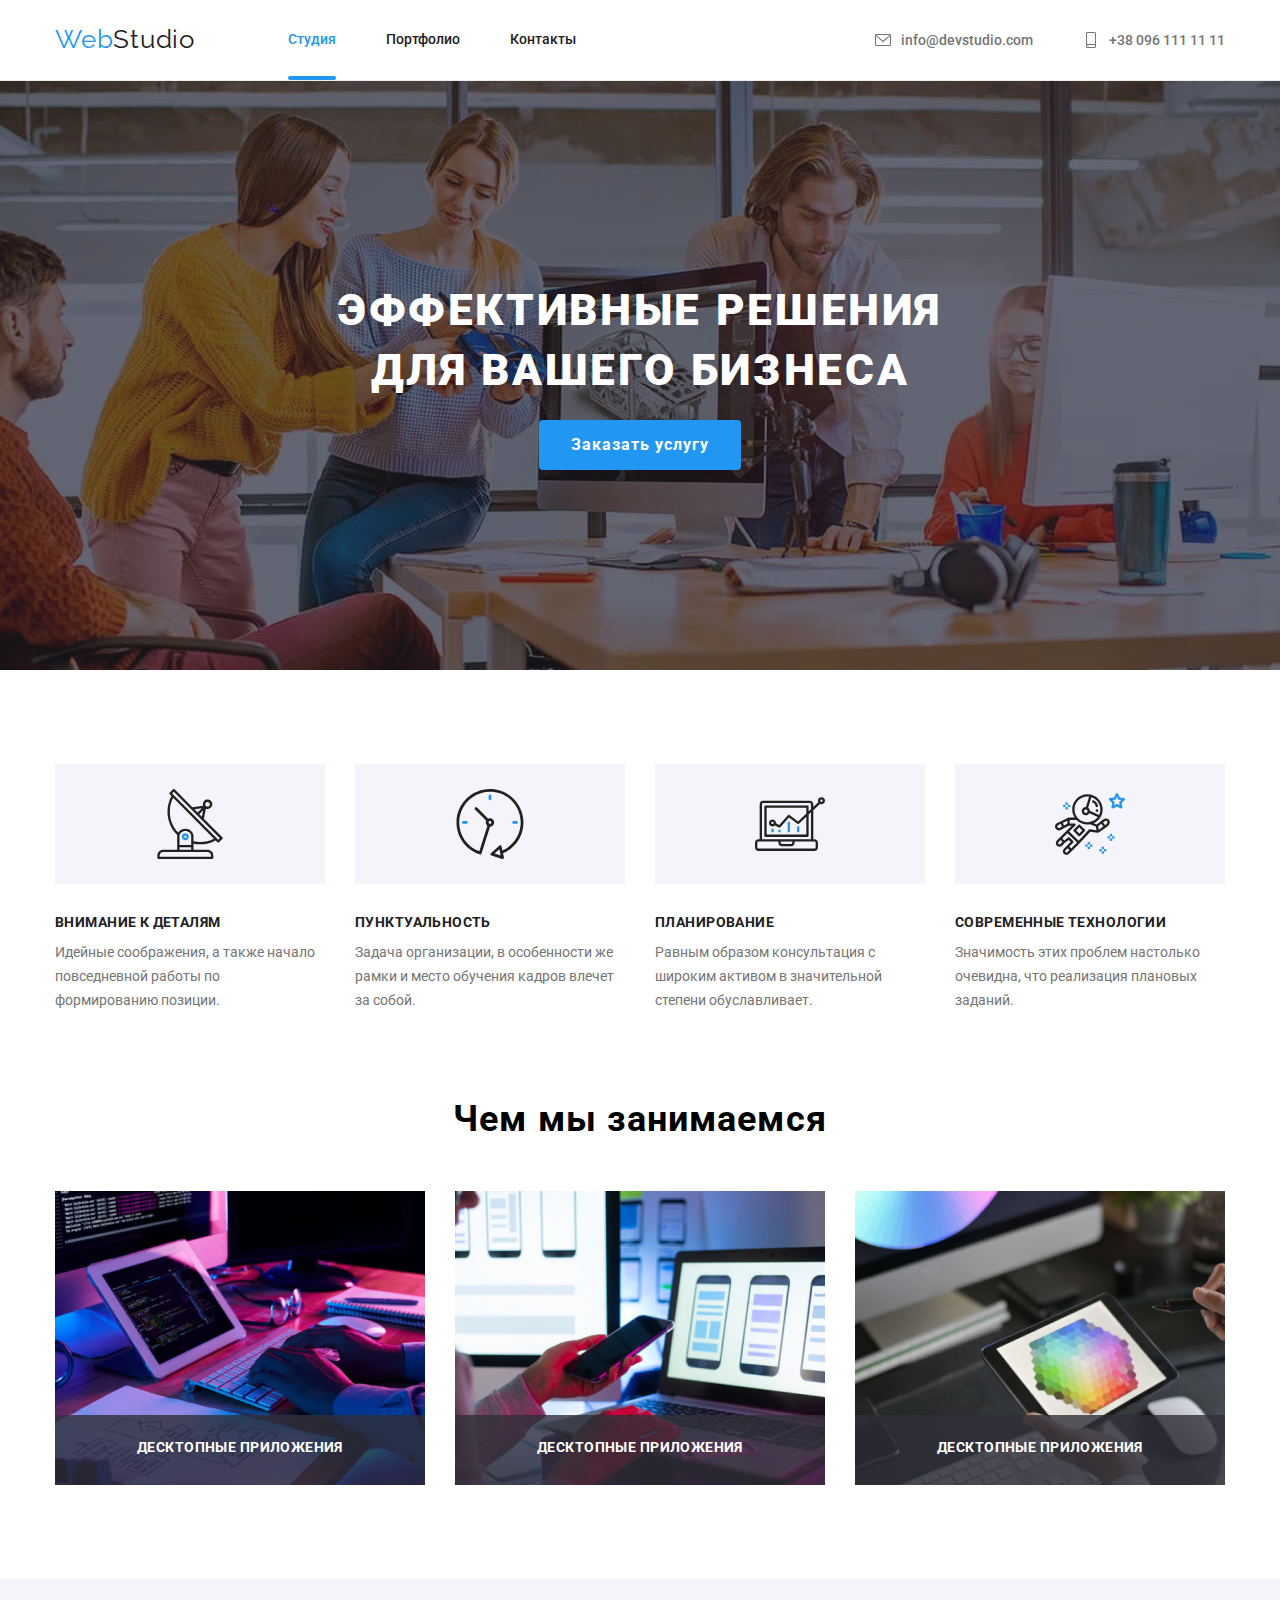
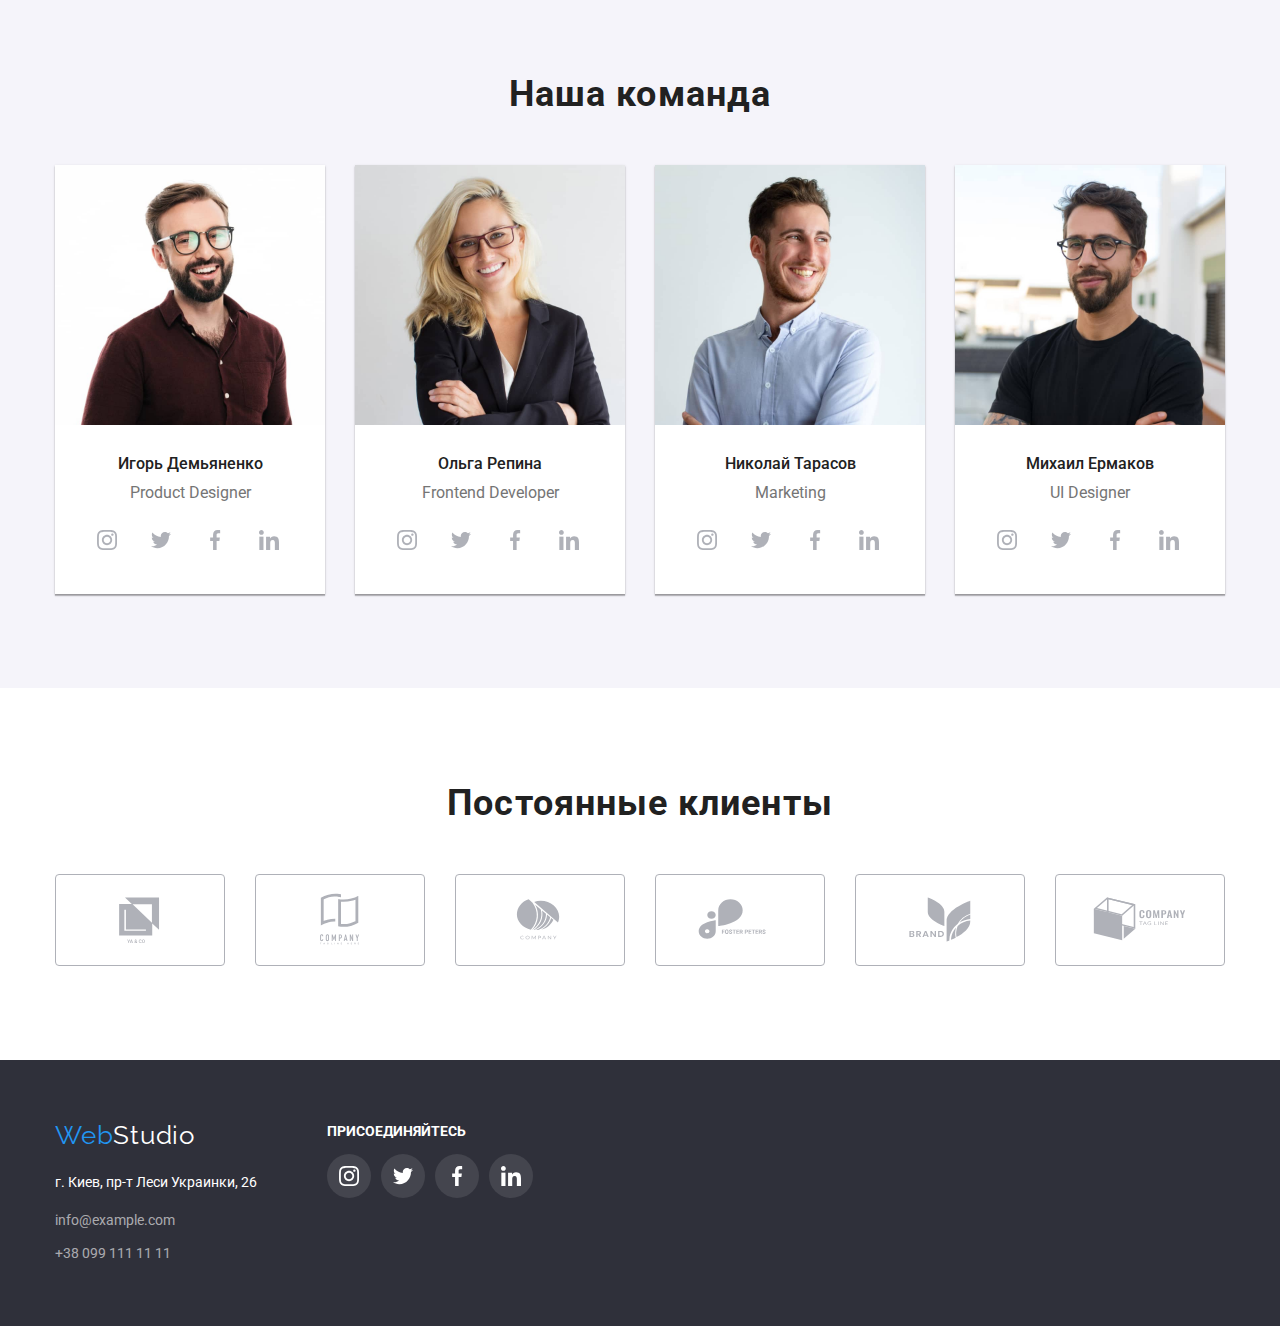
==== commit 350a7bc1: "dz_4" ====
--- a/index.html
+++ b/index.html
@@ -32,13 +32,13 @@
             <ul class="nav-adres list">
                 <li class="item"><a href="malito:info@devstudio.com" class="nav-adres-link link">
                         <svg class="svg-fone">
-                            <use href="/home_work_4/imags/svg/sprite.svg#icon-envelope"></use>
+                            <use href="./imags/svg/sprite.svg#icon-envelope"></use>
 
                         </svg>info@devstudio.com
                     </a>
                 </li>
                 <li class="item"><a href="tel:+38 096 111 11 11" class="nav-adres-link link"><svg class="svg-fone">
-                            <use href="/home_work_4/imags/svg/sprite.svg#icon-smartphone"></use>
+                            <use href="./imags/svg/sprite.svg#icon-smartphone"></use>
 
                         </svg>+38 096 111 11 11</a>
 
@@ -53,7 +53,7 @@
         <section class="hiro-bk">
             <div class="hiro-container"></div>
             <h1 class="hiro-title">Эффективные решения для вашего бизнеса</h1>
-            <button class="hiro-button">Заказать услугу</button>
+            <button type="button" class="hiro-button" data-modal-open>Заказать услугу</button>
             </div>
         </section>
 
@@ -64,7 +64,7 @@
                 <ul class="list section-tehnic">
                     <li class="about-item">
                         <div class="svg-conteiner"><svg class="about-svg">
-                                <use href="/home_work_4/imags/svg/sprite.svg#icon-antenna"></use>
+                                <use href="./imags/svg/sprite.svg#icon-antenna"></use>
                             </svg></div>
                         <h3 class="about-title">Внимание к деталям</h3>
                         <p class="aboutus-text text">Идейные соображения, а также начало повседневной работы по
@@ -73,7 +73,7 @@
                     </li>
                     <li class="about-item">
                         <div class="svg-conteiner"><svg class="about-svg">
-                                <use href="/home_work_4/imags/svg/sprite.svg#icon-clock"></use>
+                                <use href="./imags/svg/sprite.svg#icon-clock"></use>
                             </svg></div>
                         <h3 class="about-title">Пунктуальность</h3>
                         <p class="aboutus-text text">Задача организации, в особенности же рамки и место обучения кадров
@@ -82,7 +82,7 @@
                     </li>
                     <li class="about-item">
                         <div class="svg-conteiner"><svg class="about-svg">
-                                <use href="/home_work_4/imags/svg/sprite.svg#icon-diagram"></use>
+                                <use href="./imags/svg/sprite.svg#icon-diagram"></use>
                             </svg></div>
                         <h3 class="about-title">Планирование</h3>
                         <p class="aboutus-text text">Равным образом консультация с широким активом в значительной
@@ -92,7 +92,7 @@
                     </li>
                     <li class="about-item">
                         <div class="svg-conteiner"><svg class="about-svg">
-                                <use href="/home_work_4/imags/svg/sprite.svg#icon-astronaut"></use>
+                                <use href="./imags/svg/sprite.svg#icon-astronaut"></use>
                             </svg></div>
 
                         <h3 class="about-title">Современные технологии</h3>
@@ -103,17 +103,27 @@
             </div>
         </section>
         <!--Чем мы занимаемся-->
-        <section>
+        <section class="wedoing-section">
             <div class="wedoing-conteiner">
                 <h2 class="wedoing-title ">Чем мы занимаемся</h2>
                 <ul class="list wedoing-list">
                     <li class="wedoing-img"><img src="./imags/what-are-we-doing/img-1.jpg" width="370" height="294"
-                            alt="Работа за планшетом с клавиатурой"></li>
+                            alt="Работа за планшетом с клавиатурой">
+                        <div class="wedoing-text">
+                            <h3 class="wedoing-title-insaid">десктопные приложения</h3>
+                        </div>
+                    </li>
                     <li class="wedoing-img"><img src="./imags/what-are-we-doing/img-2.jpg" width="370" height="294"
                             alt="Работа за ноутбуком">
+                        <div class="wedoing-text">
+                            <h3 class="wedoing-title-insaid">десктопные приложения</h3>
+                        </div>
                     </li>
                     <li class="wedoing-img"><img src="./imags/what-are-we-doing/img-3.jpg" width="370" height="294"
                             alt="Рисование на планшете">
+                        <div class="wedoing-text">
+                            <h3 class="wedoing-title-insaid">десктопные приложения</h3>
+                        </div>
                     </li>
                 </ul>
             </div>
@@ -135,28 +145,28 @@
                             <li class="team-icon-item">
                                 <a href="" class="team-icon-link">
                                     <svg class="team-icons-svg">
-                                        <use href="/home_work_4/imags/svg/sprite.svg#icon-instagram"></use>
-                                    </svg>
-                                </a>
-                            </li>
-                            <li class="team-icon-item">
-                                <a href="" class="team-icon-link">
-                                    <svg class="team-icons-svg">
-                                        <use href="/home_work_4/imags/svg/sprite.svg#icon-twitter"></use>
-                                    </svg>
-                                </a>
-                            </li>
-                            <li class="team-icon-item">
-                                <a href="" class="team-icon-link">
-                                    <svg class="team-icons-svg">
-                                        <use href="/home_work_4/imags/svg/sprite.svg#icon-facebook"></use>
-                                    </svg>
-                                </a>
-                            </li>
-                            <li class="team-icon-item">
-                                <a href="" class="team-icon-link">
-                                    <svg class="team-icons-svg">
-                                        <use href="/home_work_4/imags/svg/sprite.svg#icon-linkedin"></use>
+                                        <use href="./imags/svg/sprite.svg#icon-instagram"></use>
+                                    </svg>
+                                </a>
+                            </li>
+                            <li class="team-icon-item">
+                                <a href="" class="team-icon-link">
+                                    <svg class="team-icons-svg">
+                                        <use href="./imags/svg/sprite.svg#icon-twitter"></use>
+                                    </svg>
+                                </a>
+                            </li>
+                            <li class="team-icon-item">
+                                <a href="" class="team-icon-link">
+                                    <svg class="team-icons-svg">
+                                        <use href="./imags/svg/sprite.svg#icon-facebook"></use>
+                                    </svg>
+                                </a>
+                            </li>
+                            <li class="team-icon-item">
+                                <a href="" class="team-icon-link">
+                                    <svg class="team-icons-svg">
+                                        <use href="./imags/svg/sprite.svg#icon-linkedin"></use>
                                     </svg>
                                 </a>
                             </li>
@@ -170,28 +180,28 @@
                             <li class="team-icon-item">
                                 <a href="" class="team-icon-link">
                                     <svg class="team-icons-svg">
-                                        <use href="/home_work_4/imags/svg/sprite.svg#icon-instagram"></use>
-                                    </svg>
-                                </a>
-                            </li>
-                            <li class="team-icon-item">
-                                <a href="" class="team-icon-link">
-                                    <svg class="team-icons-svg">
-                                        <use href="/home_work_4/imags/svg/sprite.svg#icon-twitter"></use>
-                                    </svg>
-                                </a>
-                            </li>
-                            <li class="team-icon-item">
-                                <a href="" class="team-icon-link">
-                                    <svg class="team-icons-svg">
-                                        <use href="/home_work_4/imags/svg/sprite.svg#icon-facebook"></use>
-                                    </svg>
-                                </a>
-                            </li>
-                            <li class="team-icon-item">
-                                <a href="" class="team-icon-link">
-                                    <svg class="team-icons-svg">
-                                        <use href="/home_work_4/imags/svg/sprite.svg#icon-linkedin"></use>
+                                        <use href="./imags/svg/sprite.svg#icon-instagram"></use>
+                                    </svg>
+                                </a>
+                            </li>
+                            <li class="team-icon-item">
+                                <a href="" class="team-icon-link">
+                                    <svg class="team-icons-svg">
+                                        <use href="./imags/svg/sprite.svg#icon-twitter"></use>
+                                    </svg>
+                                </a>
+                            </li>
+                            <li class="team-icon-item">
+                                <a href="" class="team-icon-link">
+                                    <svg class="team-icons-svg">
+                                        <use href="./imags/svg/sprite.svg#icon-facebook"></use>
+                                    </svg>
+                                </a>
+                            </li>
+                            <li class="team-icon-item">
+                                <a href="" class="team-icon-link">
+                                    <svg class="team-icons-svg">
+                                        <use href="./imags/svg/sprite.svg#icon-linkedin"></use>
                                     </svg>
                                 </a>
                             </li>
@@ -205,28 +215,28 @@
                             <li class="team-icon-item">
                                 <a href="" class="team-icon-link">
                                     <svg class="team-icons-svg">
-                                        <use href="/home_work_4/imags/svg/sprite.svg#icon-instagram"></use>
-                                    </svg>
-                                </a>
-                            </li>
-                            <li class="team-icon-item">
-                                <a href="" class="team-icon-link">
-                                    <svg class="team-icons-svg">
-                                        <use href="/home_work_4/imags/svg/sprite.svg#icon-twitter"></use>
-                                    </svg>
-                                </a>
-                            </li>
-                            <li class="team-icon-item">
-                                <a href="" class="team-icon-link">
-                                    <svg class="team-icons-svg">
-                                        <use href="/home_work_4/imags/svg/sprite.svg#icon-facebook"></use>
-                                    </svg>
-                                </a>
-                            </li>
-                            <li class="team-icon-item">
-                                <a href="" class="team-icon-link">
-                                    <svg class="team-icons-svg">
-                                        <use href="/home_work_4/imags/svg/sprite.svg#icon-linkedin"></use>
+                                        <use href="./imags/svg/sprite.svg#icon-instagram"></use>
+                                    </svg>
+                                </a>
+                            </li>
+                            <li class="team-icon-item">
+                                <a href="" class="team-icon-link">
+                                    <svg class="team-icons-svg">
+                                        <use href="./imags/svg/sprite.svg#icon-twitter"></use>
+                                    </svg>
+                                </a>
+                            </li>
+                            <li class="team-icon-item">
+                                <a href="" class="team-icon-link">
+                                    <svg class="team-icons-svg">
+                                        <use href="./imags/svg/sprite.svg#icon-facebook"></use>
+                                    </svg>
+                                </a>
+                            </li>
+                            <li class="team-icon-item">
+                                <a href="" class="team-icon-link">
+                                    <svg class="team-icons-svg">
+                                        <use href="./imags/svg/sprite.svg#icon-linkedin"></use>
                                     </svg>
                                 </a>
                             </li>
@@ -240,28 +250,28 @@
                             <li class="team-icon-item">
                                 <a href="" class="team-icon-link">
                                     <svg class="team-icons-svg">
-                                        <use href="/home_work_4/imags/svg/sprite.svg#icon-instagram"></use>
-                                    </svg>
-                                </a>
-                            </li>
-                            <li class="team-icon-item">
-                                <a href="" class="team-icon-link">
-                                    <svg class="team-icons-svg">
-                                        <use href="/home_work_4/imags/svg/sprite.svg#icon-twitter"></use>
-                                    </svg>
-                                </a>
-                            </li>
-                            <li class="team-icon-item">
-                                <a href="" class="team-icon-link">
-                                    <svg class="team-icons-svg">
-                                        <use href="/home_work_4/imags/svg/sprite.svg#icon-facebook"></use>
-                                    </svg>
-                                </a>
-                            </li>
-                            <li class="team-icon-item">
-                                <a href="" class="team-icon-link">
-                                    <svg class="team-icons-svg">
-                                        <use href="/home_work_4/imags/svg/sprite.svg#icon-linkedin"></use>
+                                        <use href="./imags/svg/sprite.svg#icon-instagram"></use>
+                                    </svg>
+                                </a>
+                            </li>
+                            <li class="team-icon-item">
+                                <a href="" class="team-icon-link">
+                                    <svg class="team-icons-svg">
+                                        <use href="./imags/svg/sprite.svg#icon-twitter"></use>
+                                    </svg>
+                                </a>
+                            </li>
+                            <li class="team-icon-item">
+                                <a href="" class="team-icon-link">
+                                    <svg class="team-icons-svg">
+                                        <use href="./imags/svg/sprite.svg#icon-facebook"></use>
+                                    </svg>
+                                </a>
+                            </li>
+                            <li class="team-icon-item">
+                                <a href="" class="team-icon-link">
+                                    <svg class="team-icons-svg">
+                                        <use href="./imags/svg/sprite.svg#icon-linkedin"></use>
                                     </svg>
                                 </a>
                             </li>
@@ -271,85 +281,94 @@
             </div>
         </section>
         <!--Постоянные клиенты-->
-        <section class="">
-            <div class="client-box">
+        <section class="client-box">
+            <div class="client-conteiner">
                 <h2 class="client-title">Постоянные клиенты</h2>
-                <ul class="list client-conteiner">
-                    <li class="client-item"><a href="" class="client-link "><svg class="client-svg">
-                                <use href="/home_work_4/imags/svg/sprite.svg#icon-Logo-1"></use>
-                            </svg></a></li>
-                    <li class="client-item"><a href="" class="client-link "><svg class="client-svg">
-                                <use href="/home_work_4/imags/svg/sprite.svg#icon-Logo-2"></use>
-                            </svg></a></li>
-                    <li class="client-item"><a href="" class="client-link "><svg class="client-svg">
-                                <use href="/home_work_4/imags/svg/sprite.svg#icon-Logo-3"></use>
-                            </svg></a></li>
-                    <li class="client-item"><a href="" class="client-link "><svg class="client-svg">
-                                <use href="/home_work_4/imags/svg/sprite.svg#icon-Logo-4"></use>
-                            </svg></a></li>
-                    <li class="client-item"><a href="" class="client-link "><svg class="client-svg">
-                                <use href="/home_work_4/imags/svg/sprite.svg#icon-Logo-5"></use>
-                            </svg></a></li>
-                    <li class="client-item"><a href="" class="client-link "><svg class="client-svg">
-                                <use href="/home_work_4/imags/svg/sprite.svg#icon-Logo-6"></use>
-                            </svg></a></li>
-                </ul>
-            </div>
-        </section>
+                <ul class="list client-list">
+                    <li class="client-item"><a href="" class="client-link "><svg class="client-svg">
+                                <use href="./imags/svg/sprite.svg#icon-Logo-1"></use>
+                            </svg></a></li>
+                    <li class="client-item"><a href="" class="client-link "><svg class="client-svg">
+                                <use href="./imags/svg/sprite.svg#icon-Logo-2"></use>
+                            </svg></a></li>
+                    <li class="client-item"><a href="" class="client-link "><svg class="client-svg">
+                                <use href="./imags/svg/sprite.svg#icon-Logo-3"></use>
+                            </svg></a></li>
+                    <li class="client-item"><a href="" class="client-link "><svg class="client-svg">
+                                <use href="./imags/svg/sprite.svg#icon-Logo-4"></use>
+                            </svg></a></li>
+                    <li class="client-item"><a href="" class="client-link "><svg class="client-svg">
+                                <use href="./imags/svg/sprite.svg#icon-Logo-5"></use>
+                            </svg></a></li>
+                    <li class="client-item"><a href="" class="client-link "><svg class="client-svg">
+                                <use href="./imags/svg/sprite.svg#icon-Logo-6"></use>
+                            </svg></a></li>
+                </ul>
+            </div>
+        </section>
+
     </main>
     <!--Футер-->
-    <footer>
+    <footer class="footer">
         <div class="footer-container">
-            <ul class="list footer-box">
-                <li>
-                    <address class="footer-adres-item">
-                        <a href="index.html" class="logo link logo-footer"><span class="logo-web ">Web</span>Studio</a>
-                        <p class="footer-adres">г. Киев, пр-т Леси Украинки, 26</p>
-                        <ul class="list ">
-                            <li class="footer-item"><a href="mailto:info@example.com"
-                                    class="footer-link link">info@example.com</a></li>
-                            <li class="footer-item"><a href="tel:+38 099 111 11 11" class="footer-link link">+38 099 111
-                                    11 11</a></li>
-                        </ul>
-                    </address>
-                </li>
-                <li>
-                    <div class="footer-social">
-                        <h2 class="footer-title">присоединяйтесь</h2>
-                        <ul class="footer-icon">
-                            <li class="footer-icon-item">
-                                <a href="" class="footer-icon-link">
-                                    <svg class="footer-icons-svg">
-                                        <use href="/home_work_4/imags/svg/sprite.svg#icon-instagram"></use>
-                                    </svg>
-                                </a>
-                            </li>
-                            <li class="footer-icon-item">
-                                <a href="" class="footer-icon-link">
-                                    <svg class="footer-icons-svg">
-                                        <use href="/home_work_4/imags/svg/sprite.svg#icon-twitter"></use>
-                                    </svg>
-                                </a>
-                            </li>
-                            <li class="footer-icon-item">
-                                <a href="" class="footer-icon-link">
-                                    <svg class="footer-icons-svg">
-                                        <use href="/home_work_4/imags/svg/sprite.svg#icon-facebook"></use>
-                                    </svg>
-                                </a>
-                            </li>
-                            <li class="footer-icon-item">
-                                <a href="" class="footer-icon-link">
-                                    <svg class="footer-icons-svg">
-                                        <use href="/home_work_4/imags/svg/sprite.svg#icon-linkedin"></use>
-                                    </svg>
-                                </a>
-                            </li>
-                        </ul>
-                    </div>
-                </li>
-            </ul>
+            <address class="footer-adres-item">
+                <a href="index.html" class="link logo-footer"><span class="logo-web-footer">Web</span>Studio</a>
+                <p class="footer-adres">г. Киев, пр-т Леси Украинки, 26</p>
+                <ul class="list ">
+                    <li class="footer-item"><a href="mailto:info@example.com"
+                            class="footer-link link">info@example.com</a></li>
+                    <li class="footer-item"><a href="tel:+38 099 111 11 11" class="footer-link link">+38 099 111
+                            11 11</a></li>
+                </ul>
+            </address>
+            <div class="footer-social">
+                <h2 class="footer-title">ПРИСОЕДИНЯЙТЕСЬ</h2>
+                <ul class="footer-icon">
+                    <li class="footer-icon-item">
+                        <a href="" class="footer-icon-link">
+                            <svg class="footer-icons-svg">
+                                <use href="./imags/svg/sprite.svg#icon-instagram"></use>
+                            </svg>
+                        </a>
+                    </li>
+                    <li class="footer-icon-item">
+                        <a href="" class="footer-icon-link">
+                            <svg class="footer-icons-svg">
+                                <use href="./imags/svg/sprite.svg#icon-twitter"></use>
+                            </svg>
+                        </a>
+                    </li>
+                    <li class="footer-icon-item">
+                        <a href="" class="footer-icon-link">
+                            <svg class="footer-icons-svg">
+                                <use href="./imags/svg/sprite.svg#icon-facebook"></use>
+                            </svg>
+                        </a>
+                    </li>
+                    <li class="footer-icon-item">
+                        <a href="" class="footer-icon-link">
+                            <svg class="footer-icons-svg">
+                                <use href="./imags/svg/sprite.svg#icon-linkedin"></use>
+                            </svg>
+                        </a>
+                    </li>
+                </ul>
+            </div>
         </div>
+        <!--мадальное окно-->
+        <div class="backdrop is-hidden" data-modal>
+            <div class="modal">
+                <button class="modal-button" data-modal-close>
+                    <svg class="icon-close-button">
+                        <use href="../imags/svg/sprite.svg#icon-close-black"></use>
+                    </svg>
+                </button>
+                <div class="input-text">
+                    <h3 class="modal-title">Оставьте свои данные, мы вам перезвоним</h3>
+                </div>
+            </div>
+        </div>
+        <script src="./js/modal.js"></script>
 </body>
 
 </html>--- a/css/stile.css
+++ b/css/stile.css
@@ -21,6 +21,7 @@
   height: auto;
 }
 body {
+  padding-top: 80px;
   font-family: "Roboto", sans-serif;
   font-style: normal;
   font-weight: normal;
@@ -31,7 +32,15 @@
 /*Навигация*/
 header {
   border-bottom: 1px solid #ececec;
-}
+  position: fixed;
+  min-width: 80px;
+  top: 0px;
+  left: 0px;
+  right: 0px;
+  background-color: var(--alt-title-cl);
+  z-index: 3;
+}
+
 .list {
   padding: 0;
   margin: 0;
@@ -40,6 +49,7 @@
 .nav-container {
   width: 1200px;
   margin: 0 auto;
+
   padding-left: 15px;
   padding-right: 15px;
 }
@@ -58,8 +68,22 @@
   margin-left: 93px;
 }
 .nav-link.nav-link-akcent {
+  display: inline-block;
   color: var(--accent-cl);
-}
+  position: relative;
+}
+.nav-link.nav-link-akcent::after {
+  display: block;
+  position: absolute;
+  content: "";
+  height: 4px;
+  width: 100%;
+  background-color: var(--accent-cl);
+  left: 0;
+  bottom: 0;
+  border-radius: 2px;
+}
+
 .site-nav .item {
   margin-right: 50px;
 }
@@ -93,10 +117,13 @@
   font-size: 14px;
   line-height: 1.14;
   color: var(--main-text-cl);
-}
-.nav-link:hover {
+  transition: color 250ms cubic-bezier(0.4, 0, 0.2, 1);
+}
+.nav-link:hover,
+.nav-link:focus {
   color: var(--accent-cl);
 }
+
 .nav-adres {
   display: flex;
   margin-left: auto;
@@ -124,14 +151,17 @@
   line-height: 1.15;
 
   color: var(--alt-text-cl);
-}
-.nav-adres-link:hover {
+  transition: color 250ms cubic-bezier(0.4, 0, 0.2, 1);
+}
+.nav-adres-link:hover,
+.nav-adres-link:focus {
   color: var(--accent-cl);
 }
 
 /*Герой*/
 
 .hiro-bk {
+  background-color: var(--dark-bg);
   background-image: linear-gradient(
       rgba(47, 48, 58, 0.4),
       rgba(47, 48, 58, 0.4)
@@ -139,6 +169,7 @@
     url(../imags/fons-hiro/hero-bg.jpg);
   background-repeat: no-repeat;
   background-position: 50% 50%;
+
   padding-top: 200px;
   padding-bottom: 200px;
 }
@@ -178,12 +209,28 @@
   font-size: 16px;
   line-height: 1.87;
   text-align: center;
+  cursor: pointer;
   letter-spacing: 0.06em;
   color: var(--alt-title-cl);
   background-color: var(--accent-cl);
 }
-
+.hiro-button:focus,
+.hiro-button:hover {
+  animation: animate115 3000ms linear infinite;
+}
+@keyframes animate115 {
+  0% {
+    transform: scale(1);
+  }
+  50% {
+    transform: scale(1.15);
+  }
+  100% {
+    transform: scale(1);
+  }
+}
 /*Технологии*/
+
 .about-conteiner {
   width: 1200px;
   margin: 0 auto;
@@ -191,11 +238,11 @@
   padding-right: 15px;
 }
 .section-about {
-}
-.section-tehnic {
-  display: flex;
   padding-top: 94px;
   padding-bottom: 94px;
+}
+.section-tehnic {
+  display: flex;
 }
 
 .about-svg {
@@ -236,7 +283,9 @@
 }
 
 /*Чем мы занимаемся*/
-
+.wedoing-section {
+  padding-bottom: 94px;
+}
 .wedoing-conteiner {
   width: 1200px;
   margin: 0 auto;
@@ -245,7 +294,7 @@
 }
 .wedoing-title {
   display: block;
-  padding-bottom: 50px;
+  margin-bottom: 50px;
 
   weight: 700;
   font-weight: bold;
@@ -256,21 +305,45 @@
 }
 .wedoing-list {
   display: flex;
-  padding-bottom: 94px;
 }
 .wedoing-img {
   width: auto;
   height: auto;
   display: flex;
-  padding-right: 30px;
+  margin-right: 30px;
+  position: relative;
+  z-index: 2;
 }
 .wedoing-img:last-child {
-  padding-right: 0px;
+  margin-right: 0px;
+}
+.wedoing-text {
+  height: 70px;
+  display: flex;
+  align-content: center;
+  justify-content: center;
+  position: absolute;
+  bottom: 0;
+  width: 100%;
+  padding-top: 25px;
+  padding-bottom: 25px;
+  background-color: rgba(47, 48, 58, 0.8);
+}
+.wedoing-title-insaid {
+  margin: 0px;
+  font-weight: bold;
+  font-size: 14px;
+  line-height: 1.14;
+  letter-spacing: 0.03em;
+  text-transform: uppercase;
+  color: var(--alt-title-cl);
 }
 /*Наша команда */
 
 .team-section {
   background-color: var(--second-bg);
+  padding-top: 94px;
+  padding-bottom: 94px;
 }
 .team-container {
   width: 1200px;
@@ -282,7 +355,6 @@
   display: block;
   margin-right: auto;
   margin-left: auto;
-  padding-top: 94px;
 
   font-weight: bold;
   font-size: 36px;
@@ -304,8 +376,7 @@
 }
 .team-img-box {
   display: flex;
-  padding-top: 50px;
-  padding-bottom: 94px;
+  margin-top: 50px;
 }
 .team-icon {
   display: flex;
@@ -320,25 +391,32 @@
   width: 44px;
   height: 44px;
   border-radius: 50%;
-  fill: rgba(175, 177, 184, 1);
+  color: rgba(175, 177, 184, 1);
+
   background-color: var(--alt-title-cl);
+  transition-property: background-color, color;
+  transition-duration: 250ms;
+  transition-timing-function: cubic-bezier(0.4, 0, 0.2, 1);
 }
 .team-icons-svg {
+  fill: currentColor;
   width: 20px;
   height: 20px;
 }
 
-.team-icon-link:hover {
-  fill: var(--alt-title-cl);
+.team-icon-link:hover,
+.team-icon-link:focus {
+  color: var(--alt-title-cl);
   background-color: var(--accent-cl);
 }
+
 .team-icon-item:not(:last-child) {
   margin-right: 10px;
 }
 
 .team-name {
   margin: 0px;
-  padding-top: 30px;
+  margin-top: 30px;
 
   font-weight: 500;
   font-size: 16px;
@@ -348,7 +426,7 @@
 }
 .team-prof {
   margin: 0px;
-  padding-top: 10px;
+  margin-top: 10px;
   font-weight: normal;
   font-size: 16px;
   line-height: 1.18;
@@ -356,8 +434,11 @@
   color: var(--alt-text-cl);
 }
 /*Постоянные клиенты*/
-
 .client-box {
+  padding-top: 94px;
+  padding-bottom: 94px;
+}
+.client-conteiner {
   width: 1200px;
   margin: 0 auto;
   padding-left: 15px;
@@ -367,8 +448,8 @@
   display: block;
   margin-right: auto;
   margin-left: auto;
-  padding-top: 94px;
-  padding-bottom: 50px;
+  margin-bottom: 50px;
+
   font-weight: bold;
   font-size: 36px;
   line-height: 42px;
@@ -376,9 +457,8 @@
   letter-spacing: 0.03em;
   color: var(--title-cl);
 }
-.client-conteiner {
-  display: flex;
-  padding-bottom: 94px;
+.client-list {
+  display: flex;
 }
 .client-item:not(:last-child) {
   margin-right: 30px;
@@ -393,13 +473,15 @@
   border: 1px solid #afb1b8;
   border-radius: 4px;
   color: #afb1b8;
+  transition: color 250ms cubic-bezier(0.4, 0, 0.2, 1);
 }
 .client-svg {
   width: 106px;
   height: 60px;
   fill: currentColor;
 }
-.client-link:hover {
+.client-link:hover,
+.client-link:focus {
   color: #2196f3;
   border: 1px solid #2196f3;
 }
@@ -409,49 +491,63 @@
   background-color: var(--dark-bg);
 }
 
+.footer {
+  padding-top: 60px;
+  padding-bottom: 60px;
+}
 .footer-container {
   width: 1200px;
   margin: 0 auto;
   padding-left: 15px;
   padding-right: 15px;
-  padding-top: 60px;
-  padding-bottom: 60px;
-}
-.footer-box {
-  display: flex;
-}
+  display: flex;
+}
+
 .logo-footer {
   display: block;
-  padding-bottom: 20px;
+  font-family: Raleway;
+  width: 700;
+  font-size: 26px;
+  line-height: 1.19;
+  letter-spacing: 0.03em;
+
   color: var(--alt-title-cl);
 }
+.logo-web-footer {
+  color: var(--accent-cl);
+}
 .footer-adres {
-  display: block;
-  margin: 0px;
+  margin-top: 20px;
+  display: block;
   font-style: normal;
   font-size: 14px;
   color: var(--alt-title-cl);
 }
 .footer-adres-item {
-  padding-right: 70px;
+  margin-right: 70px;
 }
 .footer-link {
   color: rgba(255, 255, 255, 0.6);
+  transition: color 250ms cubic-bezier(0.4, 0, 0.2, 1);
+}
+.footer-link:hover,
+.footer-link:focus {
+  color: var(--accent-cl);
 }
 .footer-item {
   display: block;
-  padding-top: 9px;
+  margin-top: 9px;
 }
 .footer-title {
   display: block;
   font-weight: bold;
-  font-size: 16px;
+  font-size: 14px;
   margin: 0;
   color: var(--alt-title-cl);
 }
 .footer-icon {
-  margin: 0px;
-  padding: 10px 0px 0px 0px;
+  margin-top: 10px;
+  padding: 0px;
   list-style: none;
   display: inline-flex;
 }
@@ -474,6 +570,75 @@
   height: 20px;
   fill: var(--alt-title-cl);
 }
-.footer-icon-link:hover {
+.footer-icon-link:hover,
+.footer-icon-link:focus {
   background-color: var(--accent-cl);
-}
+  transition: background-color 250ms cubic-bezier(0.4, 0, 0.2, 1);
+}
+
+/* Модальное окно */
+.backdrop {
+  position: fixed;
+  top: 0;
+  left: 0;
+  width: 100%;
+  height: 100%;
+  background-color: rgba(0, 0, 0, 0.2);
+  transition: opacity 500ms cubic-bezier(0.4, 0, 0.2, 1);
+}
+.modal {
+  width: 528px;
+  height: 581px;
+  position: absolute;
+  top: 50%;
+  left: 50%;
+  transform: translate(-50%, -50%);
+
+  background: var(--alt-title-cl);
+  box-shadow: 0px 1px 3px rgba(0, 0, 0, 0.12), 0px 1px 1px rgba(0, 0, 0, 0.14),
+    0px 2px 1px rgba(0, 0, 0, 0.2);
+  border-radius: 4px;
+}
+.icon-close-button {
+  width: 11px;
+  height: 11px;
+  fill: currentColor;
+}
+.modal-button:hover,
+.modal-button:focus {
+  color: var(--accent-cl);
+}
+.modal-button {
+  position: absolute;
+  top: 8px;
+  right: 8px;
+
+  display: flex;
+  align-items: center;
+  justify-content: center;
+  width: 30px;
+  height: 30px;
+  padding: 0px;
+  border: 1px solid rgba(0, 0, 0, 0.1);
+  border-radius: 50%;
+  background-color: #fff;
+}
+.is-hidden {
+  opacity: 0;
+  visibility: hidden;
+  pointer-events: none;
+}
+.modal-title {
+  margin: 0px;
+  font-weight: bold;
+  font-size: 20px;
+  line-height: 1.15em;
+  text-align: center;
+  letter-spacing: 0.03em;
+
+  color: #212121;
+}
+.input-text {
+  margin: 0px;
+  padding: 40px 40px 0px 40px;
+}
